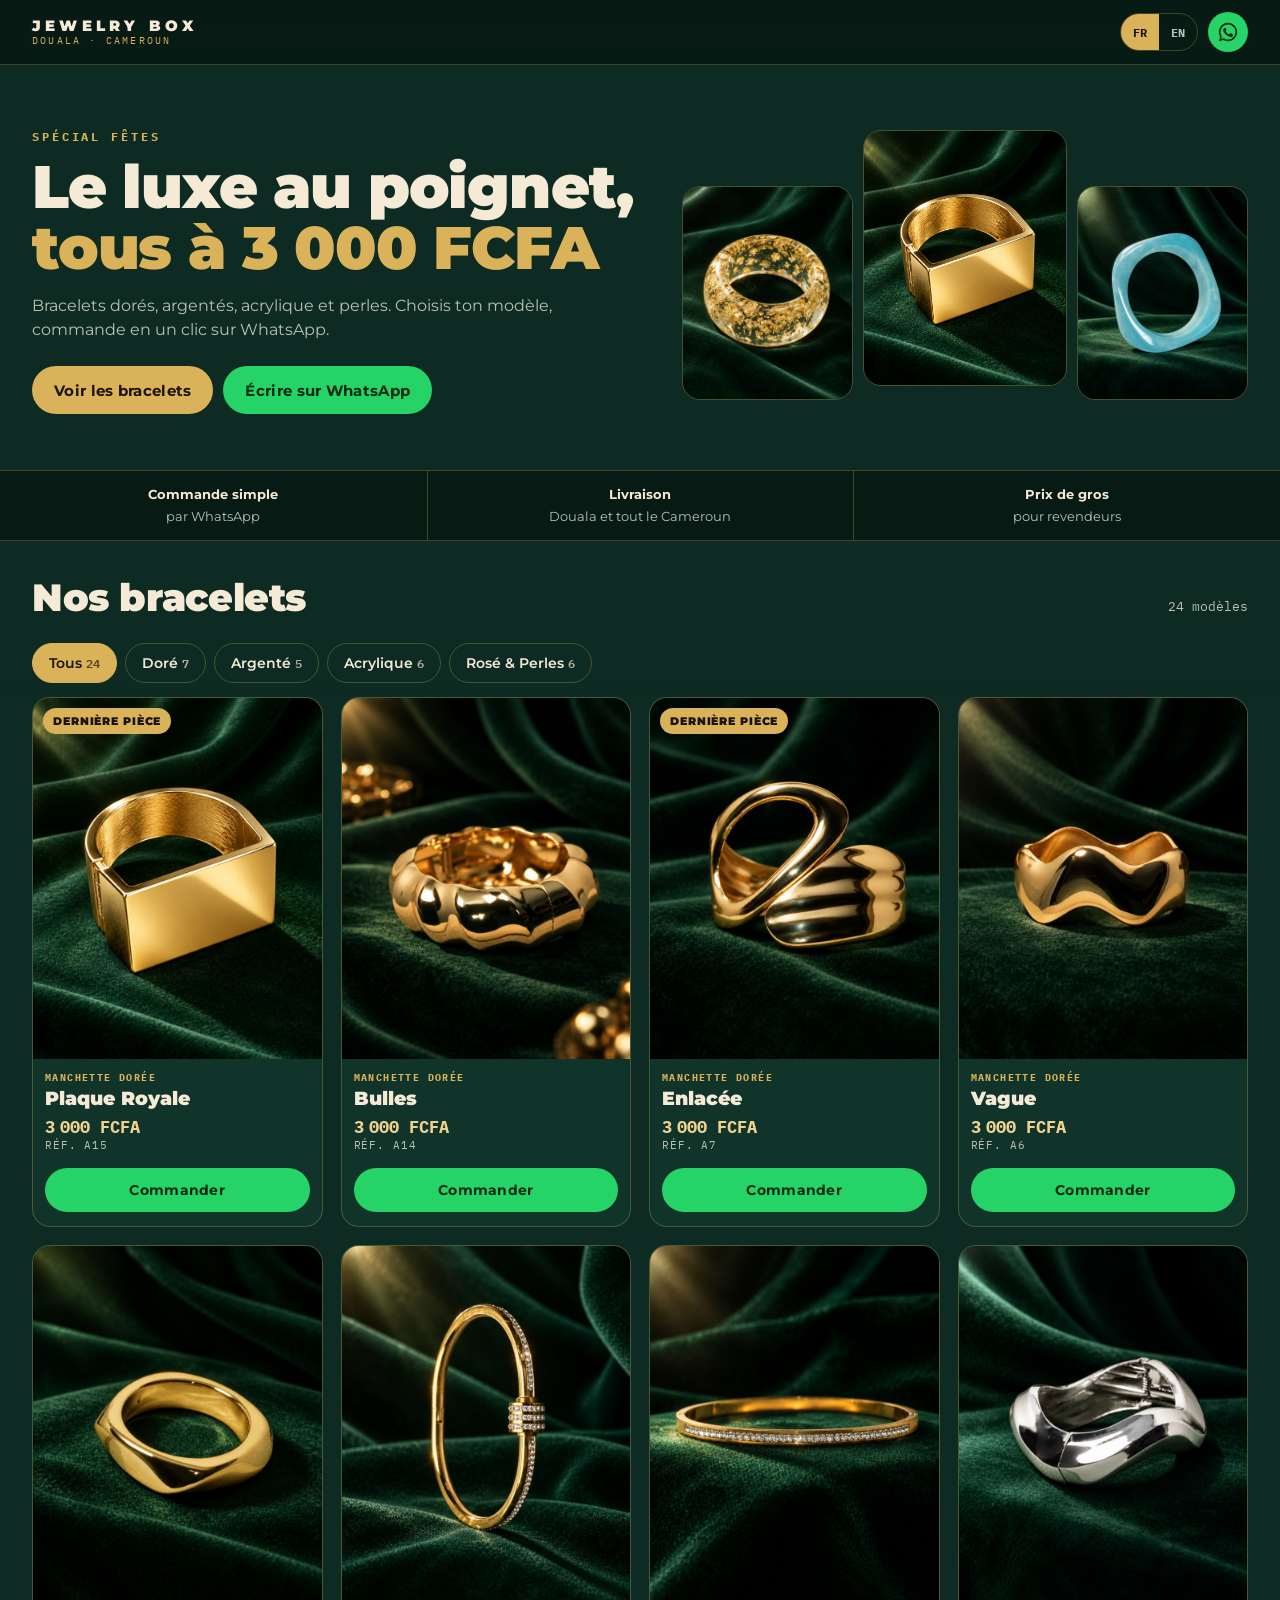
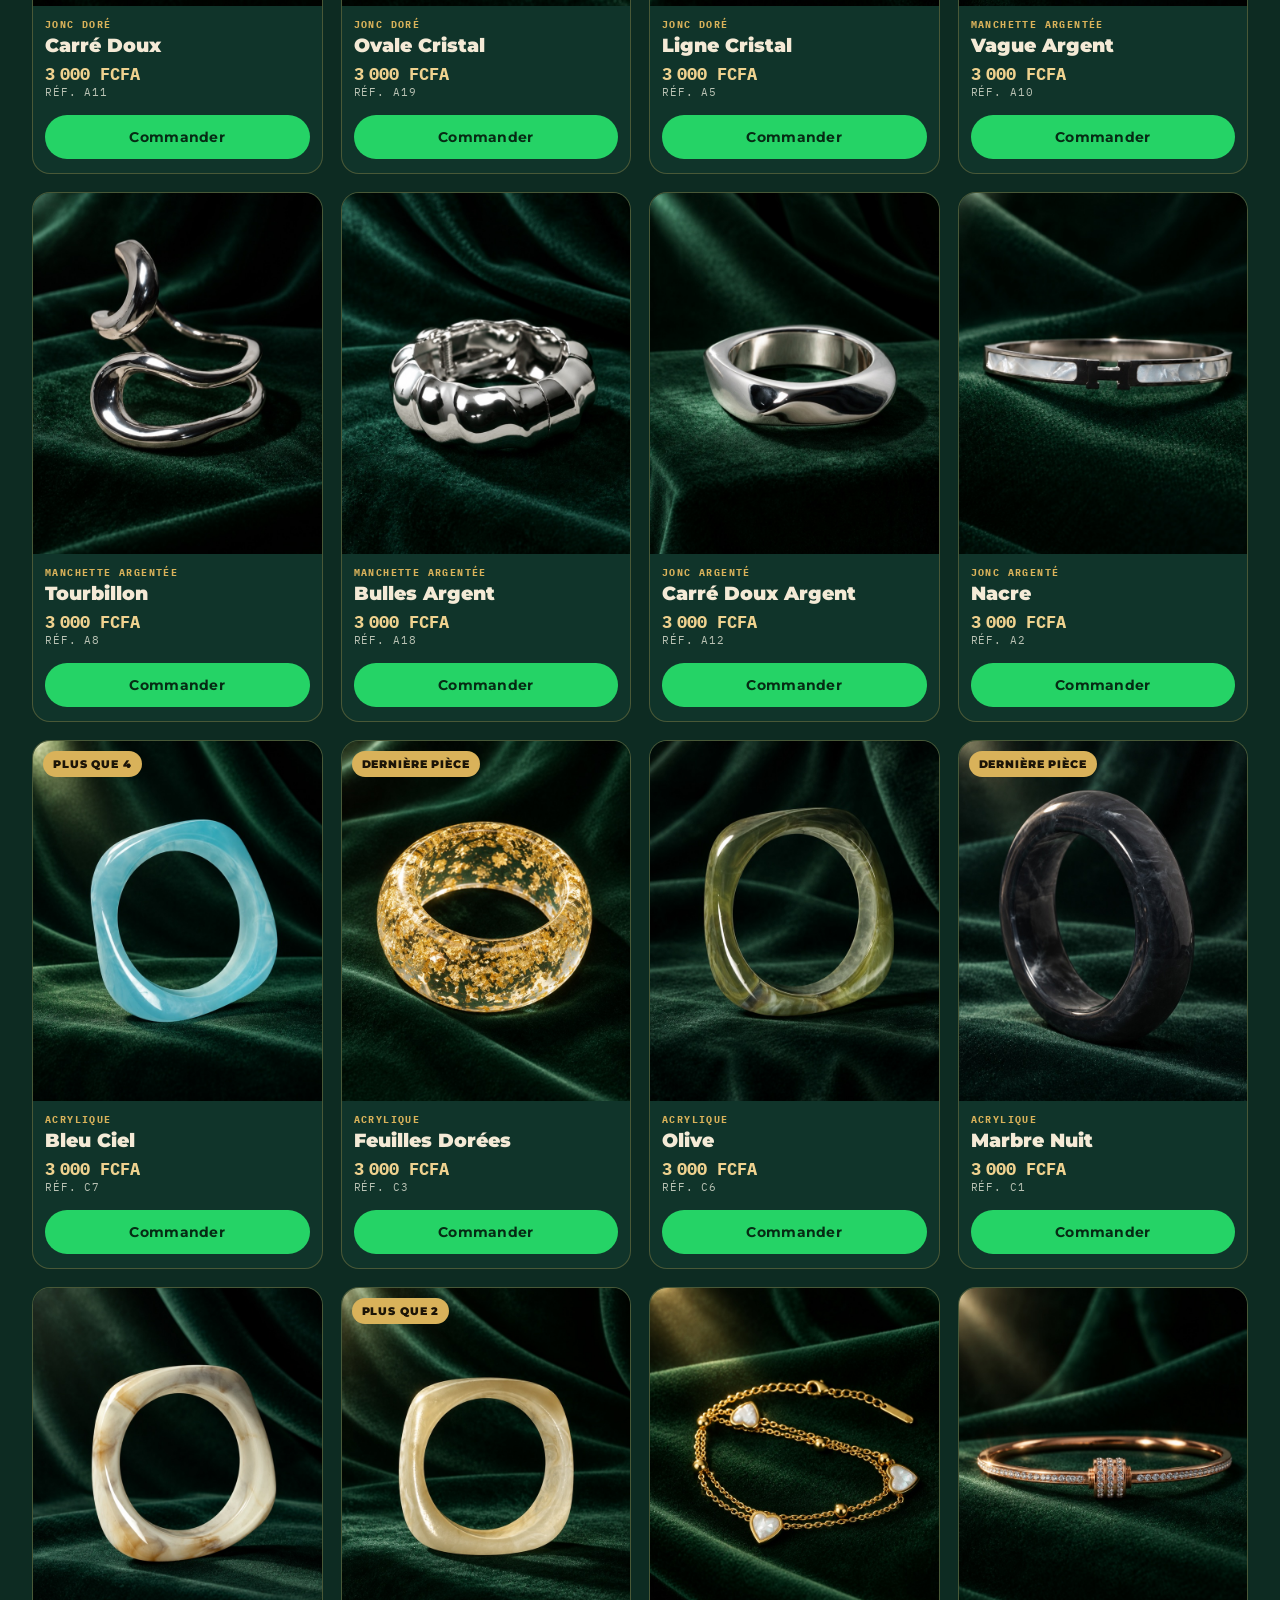
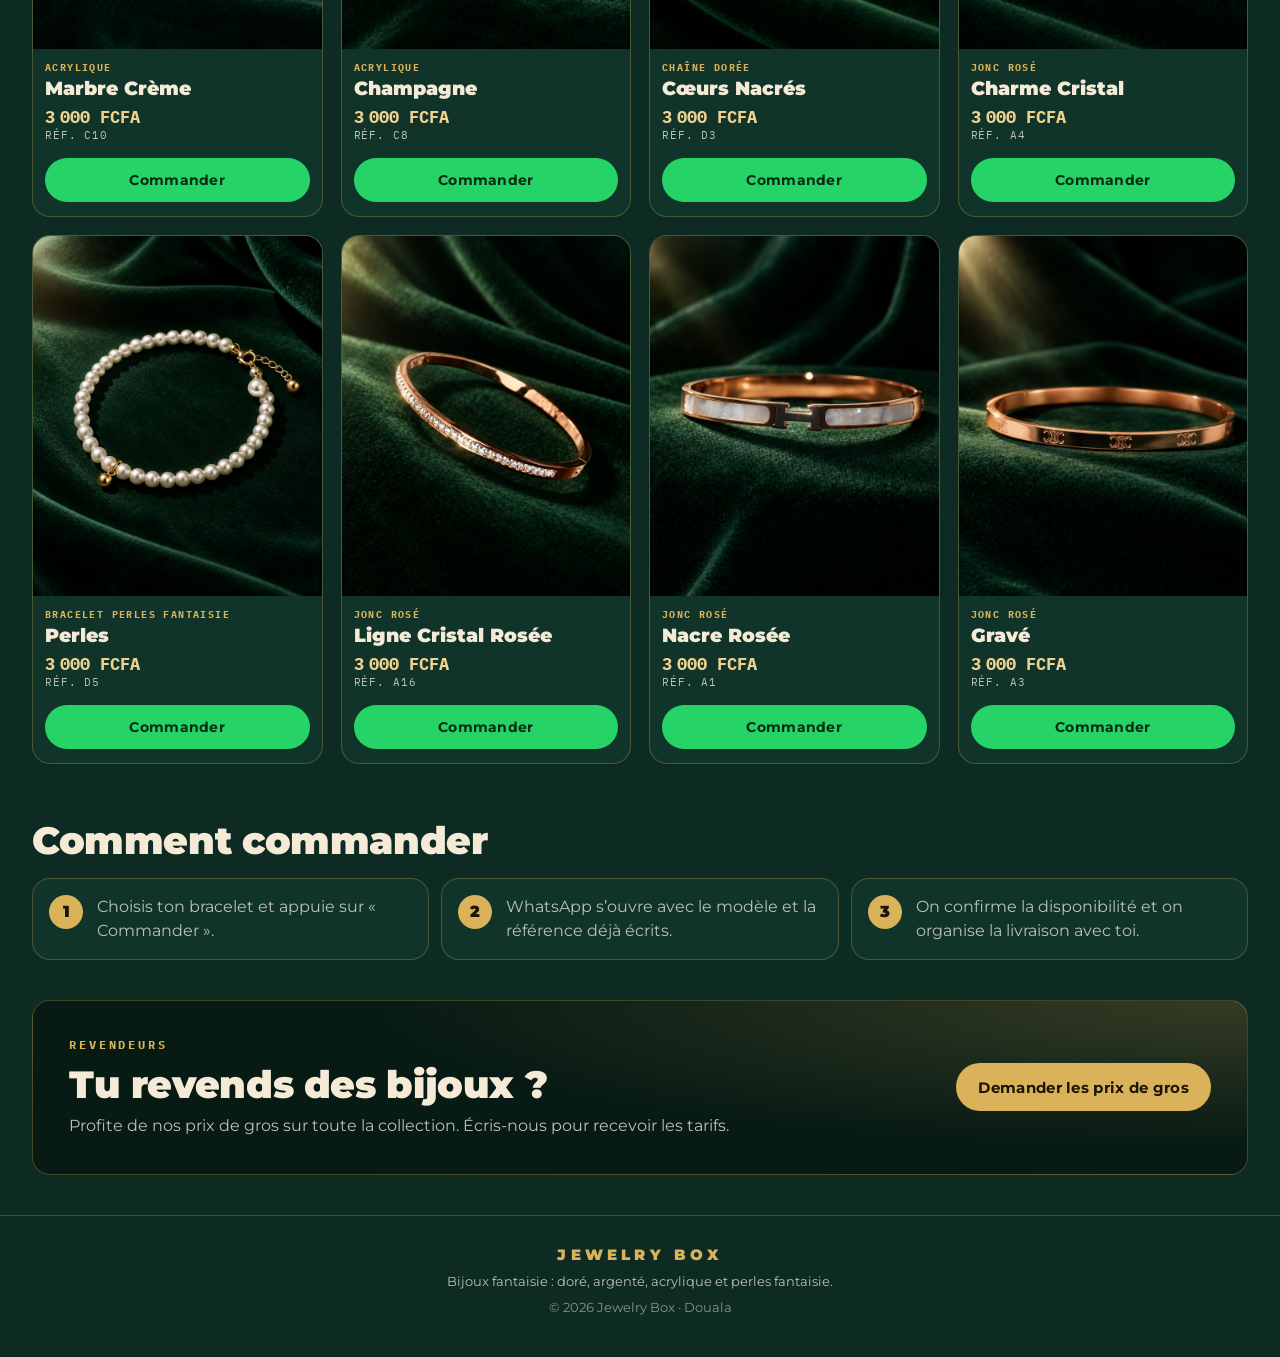
==== index.html @ 47d6e87d "Jewelry Box bracelet catalogue with WhatsApp ordering Co-Authored-By: Claude Opus 5.5 <noreply@anthr" ====
<!doctype html>
<html lang="fr">
  <head>
    <meta charset="UTF-8" />
    <meta name="viewport" content="width=device-width, initial-scale=1" />
    <title>Jewelry Box — Bracelets à Douala</title>
    <meta name="description" content="Bracelets dorés, argentés, acrylique et perles à 3 000 FCFA. Commande sur WhatsApp, livraison à Douala et partout au Cameroun." />
    <meta property="og:title" content="Jewelry Box — Bracelets à 3 000 FCFA" />
    <meta property="og:description" content="Commande sur WhatsApp. Livraison à Douala et partout au Cameroun." />
    <meta property="og:image" content="images/A15.jpg" />
    <meta name="theme-color" content="#0d2b22" />
    <link rel="preconnect" href="https://fonts.googleapis.com" />
    <link rel="preconnect" href="https://fonts.gstatic.com" crossorigin />
    <link href="https://fonts.googleapis.com/css2?family=IBM+Plex+Mono:wght@400;700&family=Montserrat:wght@400;600;900&display=swap" rel="stylesheet" />
    <link rel="stylesheet" href="styles.css" />
  </head>
  <body>
    <header class="topbar">
      <a class="brand" href="#top" aria-label="Jewelry Box">
        <span class="brand-name">JEWELRY BOX</span>
        <span class="brand-city" data-i18n="city">DOUALA · CAMEROUN</span>
      </a>
      <div class="topbar-actions">
        <div class="lang" role="group" aria-label="Langue / Language">
          <button type="button" data-lang="fr" aria-pressed="true">FR</button>
          <button type="button" data-lang="en" aria-pressed="false">EN</button>
        </div>
        <a class="icon-wa" id="top-wa" target="_blank" rel="noopener" aria-label="WhatsApp">
          <svg viewBox="0 0 24 24" aria-hidden="true"><path d="M12 2a10 10 0 0 0-8.6 15.1L2 22l5-1.3A10 10 0 1 0 12 2Zm0 18.2a8.2 8.2 0 0 1-4.2-1.2l-.3-.2-3 .8.8-2.9-.2-.3A8.2 8.2 0 1 1 12 20.2Zm4.5-6.1c-.2-.1-1.5-.7-1.7-.8-.2-.1-.4-.1-.6.1l-.8 1c-.1.2-.3.2-.5.1a6.7 6.7 0 0 1-3.3-2.9c-.3-.4.3-.4.7-1.4.1-.2 0-.3 0-.5l-.8-1.8c-.2-.5-.4-.4-.6-.4h-.5a1 1 0 0 0-.7.3 3 3 0 0 0-.9 2.2 5.2 5.2 0 0 0 1.1 2.7 11.9 11.9 0 0 0 4.6 4c1.7.7 2.4.8 3.2.7.5-.1 1.5-.6 1.8-1.2.2-.6.2-1.1.1-1.2l-.6-.3Z"/></svg>
        </a>
      </div>
    </header>

    <main id="top">
      <section class="hero">
        <div class="hero-glow" aria-hidden="true"></div>
        <div class="hero-text">
          <p class="eyebrow" data-i18n="heroEyebrow">SPÉCIAL FÊTES</p>
          <h1>
            <span data-i18n="heroLine1">Le luxe au poignet,</span>
            <span class="gold" data-i18n="heroLine2">tous à 3 000 FCFA</span>
          </h1>
          <p class="hero-sub" data-i18n="heroSub">Bracelets dorés, argentés, acrylique et perles. Choisis ton modèle, commande en un clic sur WhatsApp.</p>
          <div class="hero-ctas">
            <a class="btn btn-gold" href="#catalogue" data-i18n="heroCta">Voir les bracelets</a>
            <a class="btn btn-wa" id="hero-wa" target="_blank" rel="noopener" data-i18n="heroWa">Écrire sur WhatsApp</a>
          </div>
        </div>
        <div class="hero-shots" aria-hidden="true">
          <img src="images/C3.jpg" alt="" width="900" height="1125" />
          <img src="images/A15.jpg" alt="" width="900" height="1125" />
          <img src="images/C7.jpg" alt="" width="900" height="1125" />
        </div>
      </section>

      <ul class="perks">
        <li><b data-i18n="perk1a">Commande simple</b><span data-i18n="perk1b">par WhatsApp</span></li>
        <li><b data-i18n="perk2a">Livraison</b><span data-i18n="perk2b">Douala et tout le Cameroun</span></li>
        <li><b data-i18n="perk3a">Prix de gros</b><span data-i18n="perk3b">pour revendeurs</span></li>
      </ul>

      <section id="catalogue" class="catalogue">
        <div class="section-head">
          <h2 data-i18n="catTitle">Nos bracelets</h2>
          <p class="count" id="count"></p>
        </div>
        <div class="filters" role="tablist" id="filters"></div>
        <div class="grid" id="grid"></div>
      </section>

      <section class="how">
        <h2 data-i18n="howTitle">Comment commander</h2>
        <ol>
          <li><span class="step">1</span><p data-i18n="how1">Choisis ton bracelet et appuie sur « Commander ».</p></li>
          <li><span class="step">2</span><p data-i18n="how2">WhatsApp s’ouvre avec le modèle et la référence déjà écrits.</p></li>
          <li><span class="step">3</span><p data-i18n="how3">On confirme la disponibilité et on organise la livraison avec toi.</p></li>
        </ol>
      </section>

      <section class="wholesale">
        <div>
          <p class="eyebrow" data-i18n="wsEyebrow">REVENDEURS</p>
          <h2 data-i18n="wsTitle">Tu revends des bijoux ?</h2>
          <p data-i18n="wsText">Profite de nos prix de gros sur toute la collection. Écris-nous pour recevoir les tarifs.</p>
        </div>
        <a class="btn btn-gold" id="ws-wa" target="_blank" rel="noopener" data-i18n="wsCta">Demander les prix de gros</a>
      </section>
    </main>

    <footer class="footer">
      <p class="brand-name">JEWELRY BOX</p>
      <p data-i18n="footNote">Bijoux fantaisie : doré, argenté, acrylique et perles fantaisie.</p>
      <p class="muted">© <span id="year"></span> Jewelry Box · Douala</p>
    </footer>

    <dialog id="detail" aria-labelledby="d-name">
      <button type="button" class="close" id="d-close" aria-label="Fermer">×</button>
      <div class="detail-body">
        <img id="d-img" alt="" />
        <div class="detail-info">
          <span class="badge" id="d-badge" hidden></span>
          <p class="kind" id="d-kind"></p>
          <h3 id="d-name"></h3>
          <p class="price" id="d-price"></p>
          <p class="ref" id="d-ref"></p>
          <a class="btn btn-wa wide" id="d-wa" target="_blank" rel="noopener"></a>
          <button type="button" class="btn btn-ghost wide" id="d-copy"></button>
        </div>
      </div>
    </dialog>

    <script src="products.js"></script>
    <script src="app.js"></script>
  </body>
</html>
---- styles.css ----
:root {
  --bg: #0d2b22;
  --bg-deep: #071a14;
  --card: #10342a;
  --line: rgba(217, 178, 90, 0.28);
  --fg: #f4ead6;
  --muted: #b9c2b4;
  --gold: #d9b25a;
  --gold-soft: #efd28f;
  --gold-ink: #1c1407;
  --wa: #25d366;
  --wa-ink: #062b14;
  --radius: 18px;
  --gutter: 16px;
}

* { box-sizing: border-box; margin: 0; padding: 0; }
html { scroll-behavior: smooth; }
body {
  background: var(--bg);
  color: var(--fg);
  font-family: Montserrat, system-ui, sans-serif;
  font-size: 16px;
  line-height: 1.5;
  -webkit-font-smoothing: antialiased;
}
img { display: block; max-width: 100%; height: auto; }
a { color: inherit; }

/* ---------- top bar ---------- */
.topbar {
  position: sticky; top: 0; z-index: 20;
  display: flex; align-items: center; justify-content: space-between; gap: 12px;
  padding: 12px var(--gutter);
  background: rgba(7, 26, 20, 0.92);
  backdrop-filter: blur(10px);
  border-bottom: 1px solid var(--line);
}
.brand { text-decoration: none; display: flex; flex-direction: column; line-height: 1.2; }
.brand-name { font-weight: 900; letter-spacing: 0.28em; font-size: 15px; }
.brand-city { font-family: "IBM Plex Mono", monospace; font-size: 10px; letter-spacing: 0.22em; color: var(--gold); }
.topbar-actions { display: flex; align-items: center; gap: 10px; }
.lang { display: flex; border: 1px solid var(--line); border-radius: 999px; overflow: hidden; }
.lang button {
  background: transparent; color: var(--muted); border: 0; cursor: pointer;
  font: 700 12px "IBM Plex Mono", monospace; padding: 8px 12px; min-height: 36px;
}
.lang button[aria-pressed="true"] { background: var(--gold); color: var(--gold-ink); }
.icon-wa {
  display: grid; place-items: center; width: 40px; height: 40px; border-radius: 50%;
  background: var(--wa); color: var(--wa-ink);
}
.icon-wa svg { width: 22px; height: 22px; fill: currentColor; }

/* ---------- buttons ---------- */
.btn {
  display: inline-flex; align-items: center; justify-content: center; gap: 8px;
  min-height: 48px; padding: 12px 22px; border-radius: 999px; border: 0;
  font: 700 15px Montserrat, sans-serif; letter-spacing: 0.02em;
  text-decoration: none; cursor: pointer; transition: transform 0.15s ease, filter 0.15s ease;
}
.btn:active { transform: scale(0.98); }
.btn:hover { filter: brightness(1.06); }
.btn-gold { background: var(--gold); color: var(--gold-ink); }
.btn-wa { background: var(--wa); color: var(--wa-ink); }
.btn-ghost { background: transparent; color: var(--fg); border: 1px solid var(--line); }
.btn.wide { width: 100%; }

/* ---------- hero ---------- */
.hero {
  position: relative; overflow: hidden;
  padding: 40px var(--gutter) 32px;
  display: grid; gap: 28px;
}
.hero-glow {
  position: absolute; inset: -20% -40% auto auto; width: 520px; height: 520px; border-radius: 50%;
  background: radial-gradient(circle, rgba(217, 178, 90, 0.28), rgba(217, 178, 90, 0) 70%);
  pointer-events: none;
}
.hero-text { position: relative; }
.eyebrow { font: 700 12px "IBM Plex Mono", monospace; letter-spacing: 0.24em; color: var(--gold); margin-bottom: 12px; }
.hero h1 { font-weight: 900; font-size: clamp(34px, 9vw, 60px); line-height: 1.02; letter-spacing: -0.02em; }
.hero h1 span { display: block; }
.gold { color: var(--gold); }
.hero-sub { margin-top: 16px; color: var(--muted); max-width: 520px; font-size: 16px; }
.hero-ctas { display: flex; flex-wrap: wrap; gap: 10px; margin-top: 24px; }
.hero-shots { position: relative; display: grid; grid-template-columns: 1fr 1.2fr 1fr; gap: 10px; align-items: end; }
.hero-shots img { width: 100%; aspect-ratio: 4 / 5; object-fit: cover; border-radius: var(--radius); border: 1px solid var(--line); }
.hero-shots img:nth-child(2) { transform: translateY(-14px); }

/* ---------- perks ---------- */
.perks {
  list-style: none; display: grid; grid-template-columns: repeat(3, 1fr);
  border-top: 1px solid var(--line); border-bottom: 1px solid var(--line);
  background: var(--bg-deep);
}
.perks li { padding: 14px 8px; text-align: center; display: flex; flex-direction: column; gap: 2px; font-size: 12px; color: var(--muted); }
.perks li + li { border-left: 1px solid var(--line); }
.perks b { color: var(--fg); font-size: 13px; }

/* ---------- catalogue ---------- */
.catalogue { padding: 36px var(--gutter) 24px; scroll-margin-top: 64px; }
.section-head { display: flex; align-items: baseline; justify-content: space-between; gap: 12px; margin-bottom: 14px; }
h2 { font-weight: 900; font-size: clamp(26px, 6vw, 38px); letter-spacing: -0.01em; line-height: 1.1; }
.count { font: 400 13px "IBM Plex Mono", monospace; color: var(--muted); white-space: nowrap; }
.filters {
  position: sticky; top: 65px; z-index: 10;
  display: flex; gap: 8px; overflow-x: auto; padding: 10px 0 14px;
  margin: 0 calc(-1 * var(--gutter)); padding-left: var(--gutter); padding-right: var(--gutter);
  background: linear-gradient(var(--bg) 80%, rgba(13, 43, 34, 0));
  scrollbar-width: none;
}
.filters::-webkit-scrollbar { display: none; }
.chip {
  flex: none; min-height: 40px; padding: 8px 16px; border-radius: 999px;
  border: 1px solid var(--line); background: transparent; color: var(--fg);
  font: 600 14px Montserrat, sans-serif; cursor: pointer; white-space: nowrap;
}
.chip[aria-selected="true"] { background: var(--gold); border-color: var(--gold); color: var(--gold-ink); }
.chip small { font-family: "IBM Plex Mono", monospace; opacity: 0.7; margin-left: 4px; }

.grid { display: grid; grid-template-columns: repeat(2, minmax(0, 1fr)); gap: 12px; }
.card {
  background: var(--card); border: 1px solid var(--line); border-radius: var(--radius);
  overflow: hidden; display: flex; flex-direction: column;
}
.card-media { position: relative; display: block; border: 0; padding: 0; background: none; cursor: pointer; }
.card-media img { width: 100%; aspect-ratio: 4 / 5; object-fit: cover; }
.badge {
  position: absolute; top: 10px; left: 10px;
  background: var(--gold); color: var(--gold-ink);
  font: 900 11px Montserrat, sans-serif; letter-spacing: 0.08em; text-transform: uppercase;
  padding: 6px 10px; border-radius: 999px;
}
.card-body { padding: 12px 12px 14px; display: flex; flex-direction: column; gap: 4px; flex: 1; }
.kind { font: 700 10px "IBM Plex Mono", monospace; letter-spacing: 0.14em; text-transform: uppercase; color: var(--gold); }
.card h3 { font-weight: 900; font-size: 17px; line-height: 1.15; }
.price-row { display: flex; flex-direction: column; align-items: flex-start; gap: 0; margin-top: 2px; }
.price { font: 700 17px "IBM Plex Mono", monospace; color: var(--gold-soft); white-space: nowrap; }
.ref { font: 400 11px "IBM Plex Mono", monospace; color: var(--muted); letter-spacing: 0.08em; }
.card .btn { margin-top: auto; min-height: 44px; padding: 10px 12px; font-size: 14px; }
.card-body .spacer { flex: 1; min-height: 8px; }
.empty { grid-column: 1 / -1; text-align: center; color: var(--muted); padding: 40px 0; }

/* ---------- how ---------- */
.how { padding: 32px var(--gutter); }
.how ol { list-style: none; display: grid; gap: 12px; margin-top: 16px; }
.how li { display: flex; gap: 14px; align-items: flex-start; background: var(--card); border: 1px solid var(--line); border-radius: var(--radius); padding: 16px; }
.step { flex: none; display: grid; place-items: center; width: 34px; height: 34px; border-radius: 50%; background: var(--gold); color: var(--gold-ink); font-weight: 900; }
.how p { color: var(--muted); }

/* ---------- wholesale ---------- */
.wholesale {
  margin: 8px var(--gutter) 40px; padding: 24px; border-radius: var(--radius);
  background: radial-gradient(120% 140% at 100% 0%, rgba(217, 178, 90, 0.22), rgba(217, 178, 90, 0) 60%), var(--bg-deep);
  border: 1px solid var(--line);
  display: grid; gap: 18px;
}
.wholesale p:not(.eyebrow) { color: var(--muted); margin-top: 8px; }

/* ---------- footer ---------- */
.footer { padding: 28px var(--gutter) 40px; border-top: 1px solid var(--line); text-align: center; display: grid; gap: 6px; font-size: 13px; color: var(--muted); }
.footer .brand-name { color: var(--gold); }
.muted { opacity: 0.7; }

/* ---------- detail dialog ---------- */
dialog {
  border: 1px solid var(--line); border-radius: 22px; padding: 0;
  background: var(--card); color: var(--fg);
  width: min(920px, calc(100% - 24px)); max-height: calc(100% - 24px);
}
dialog::backdrop { background: rgba(4, 14, 11, 0.78); }
.close {
  position: absolute; top: 10px; right: 10px; z-index: 2;
  width: 40px; height: 40px; border-radius: 50%; border: 0;
  background: rgba(7, 26, 20, 0.8); color: var(--fg); font-size: 24px; cursor: pointer;
}
.detail-body { display: grid; }
.detail-body img { width: 100%; aspect-ratio: 4 / 5; object-fit: cover; }
.detail-info { position: relative; padding: 18px 18px 22px; display: flex; flex-direction: column; gap: 8px; }
.detail-info .badge { position: static; align-self: flex-start; }
.detail-info h3 { font-weight: 900; font-size: 28px; line-height: 1.1; }
.detail-info .price { font-size: 26px; }
.detail-info .btn { margin-top: 6px; }

/* ---------- larger screens ---------- */
@media (min-width: 720px) {
  :root { --gutter: 32px; }
  .hero { grid-template-columns: 1.1fr 1fr; align-items: center; padding-top: 64px; padding-bottom: 56px; }
  .grid { grid-template-columns: repeat(3, minmax(0, 1fr)); gap: 18px; }
  .card h3 { font-size: 19px; }
  .how ol { grid-template-columns: repeat(3, 1fr); }
  .wholesale { grid-template-columns: 1.4fr auto; align-items: center; padding: 36px; }
  .detail-body { grid-template-columns: 1fr 1fr; }
  .detail-body img { height: 100%; }
  .detail-info { padding: 36px 28px; justify-content: center; }
  .perks li { font-size: 13px; }
}
@media (min-width: 1100px) {
  .grid { grid-template-columns: repeat(4, minmax(0, 1fr)); }
  main, .footer { max-width: 1280px; margin-left: auto; margin-right: auto; }
  .topbar { padding-left: max(var(--gutter), calc((100% - 1280px) / 2 + var(--gutter))); padding-right: max(var(--gutter), calc((100% - 1280px) / 2 + var(--gutter))); }
}
@media (prefers-reduced-motion: reduce) {
  html { scroll-behavior: auto; }
  .btn { transition: none; }
}
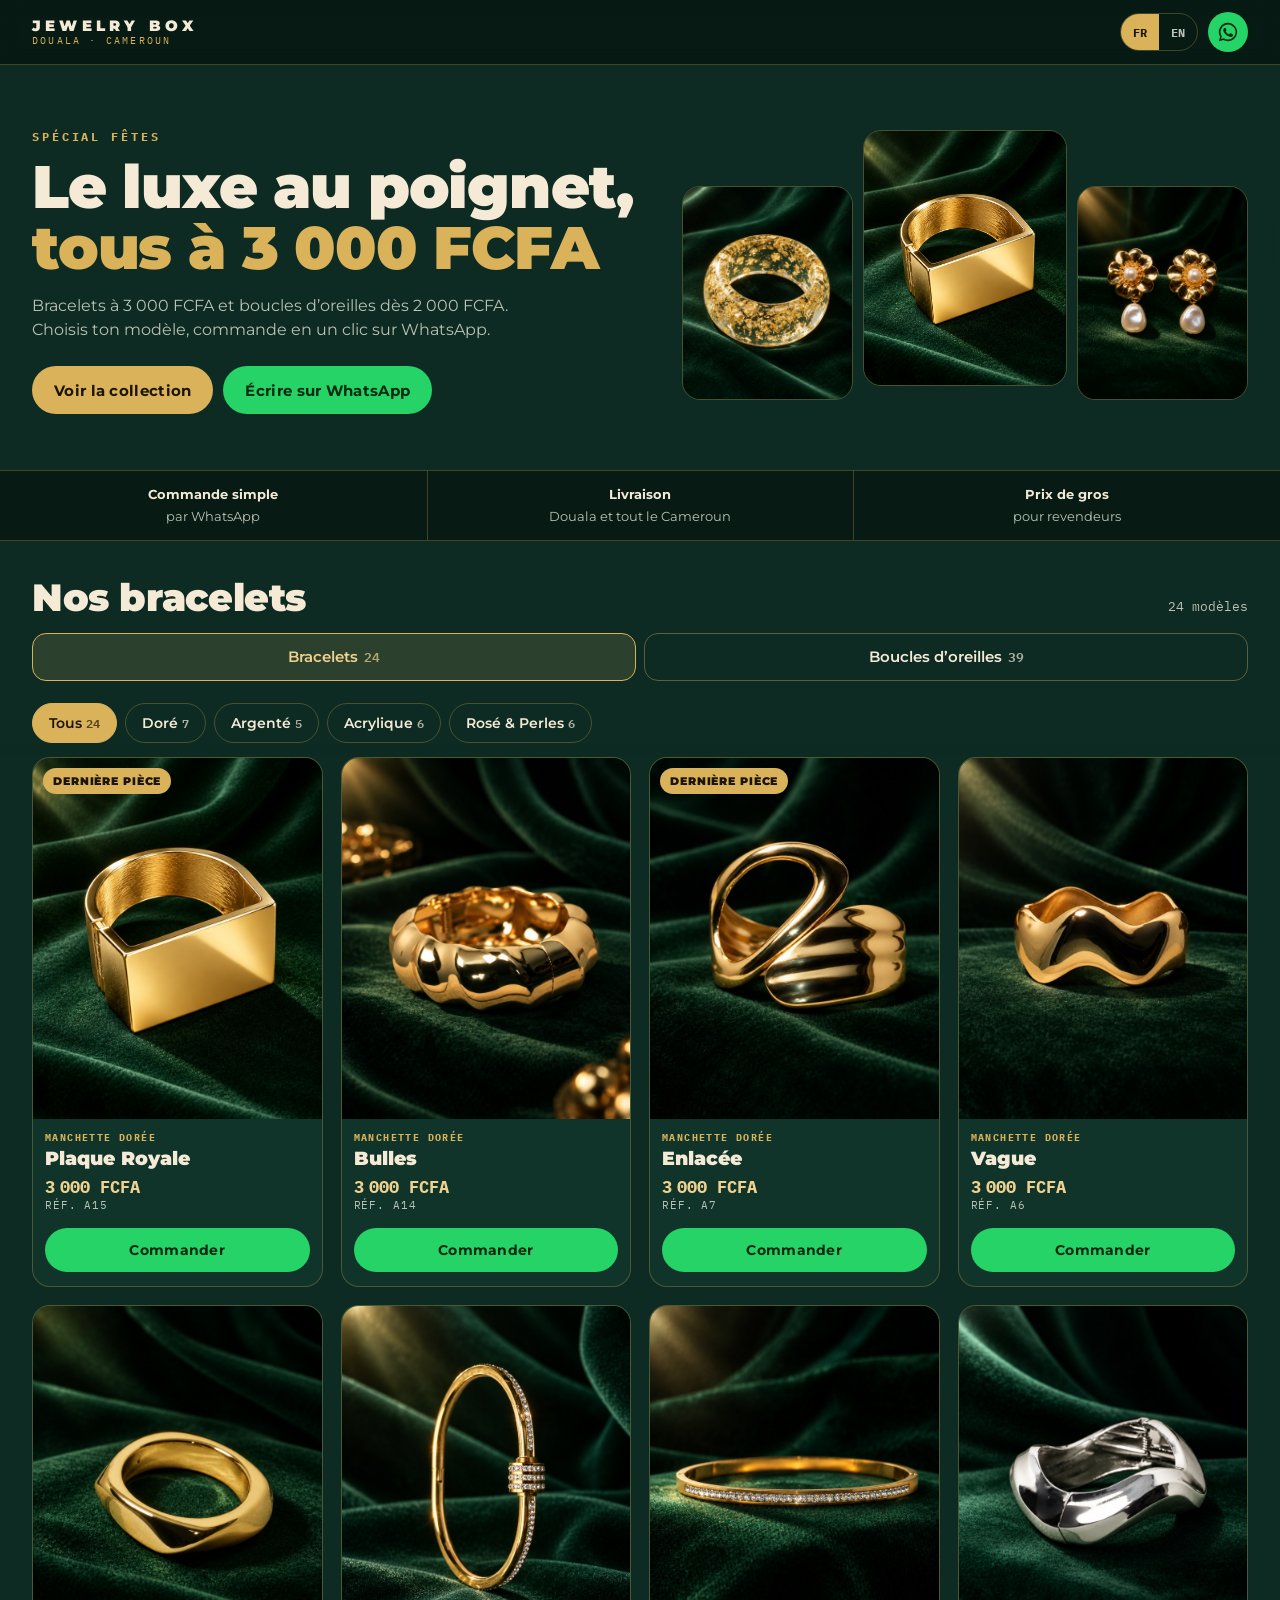
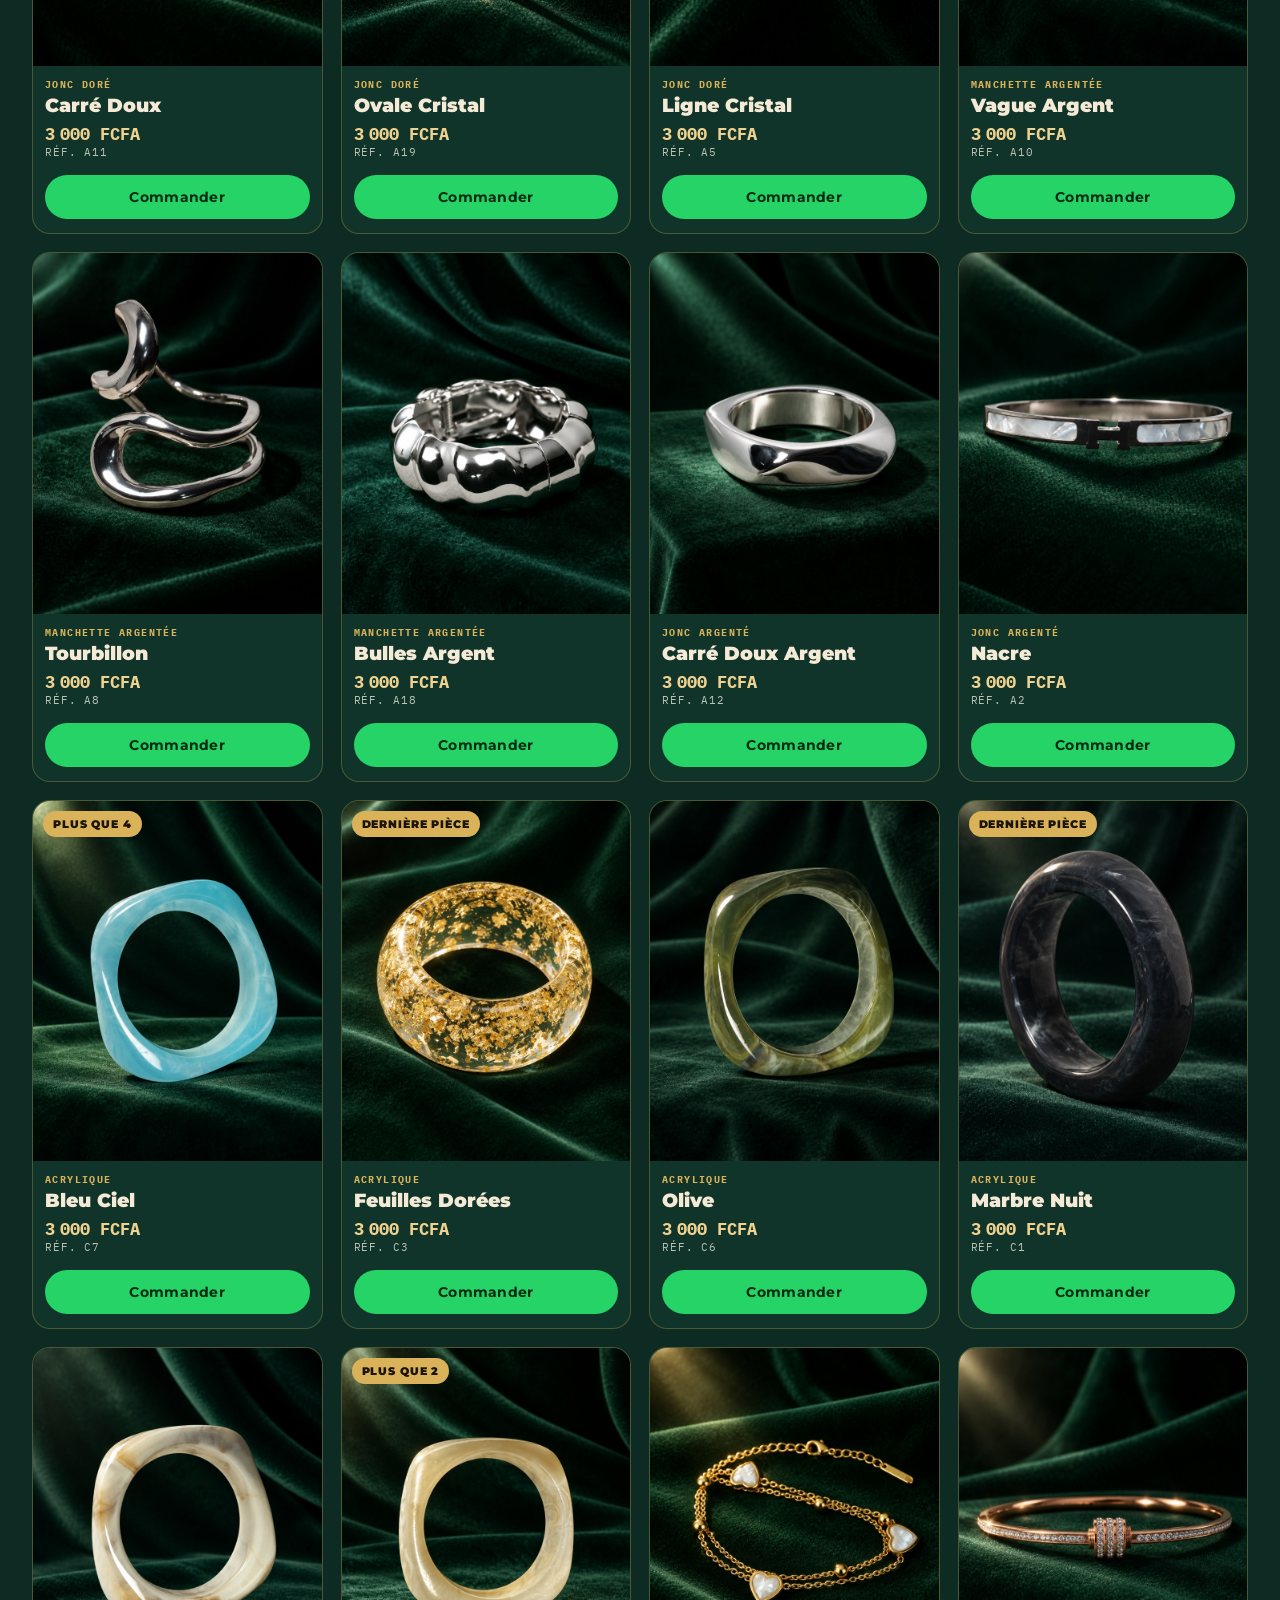
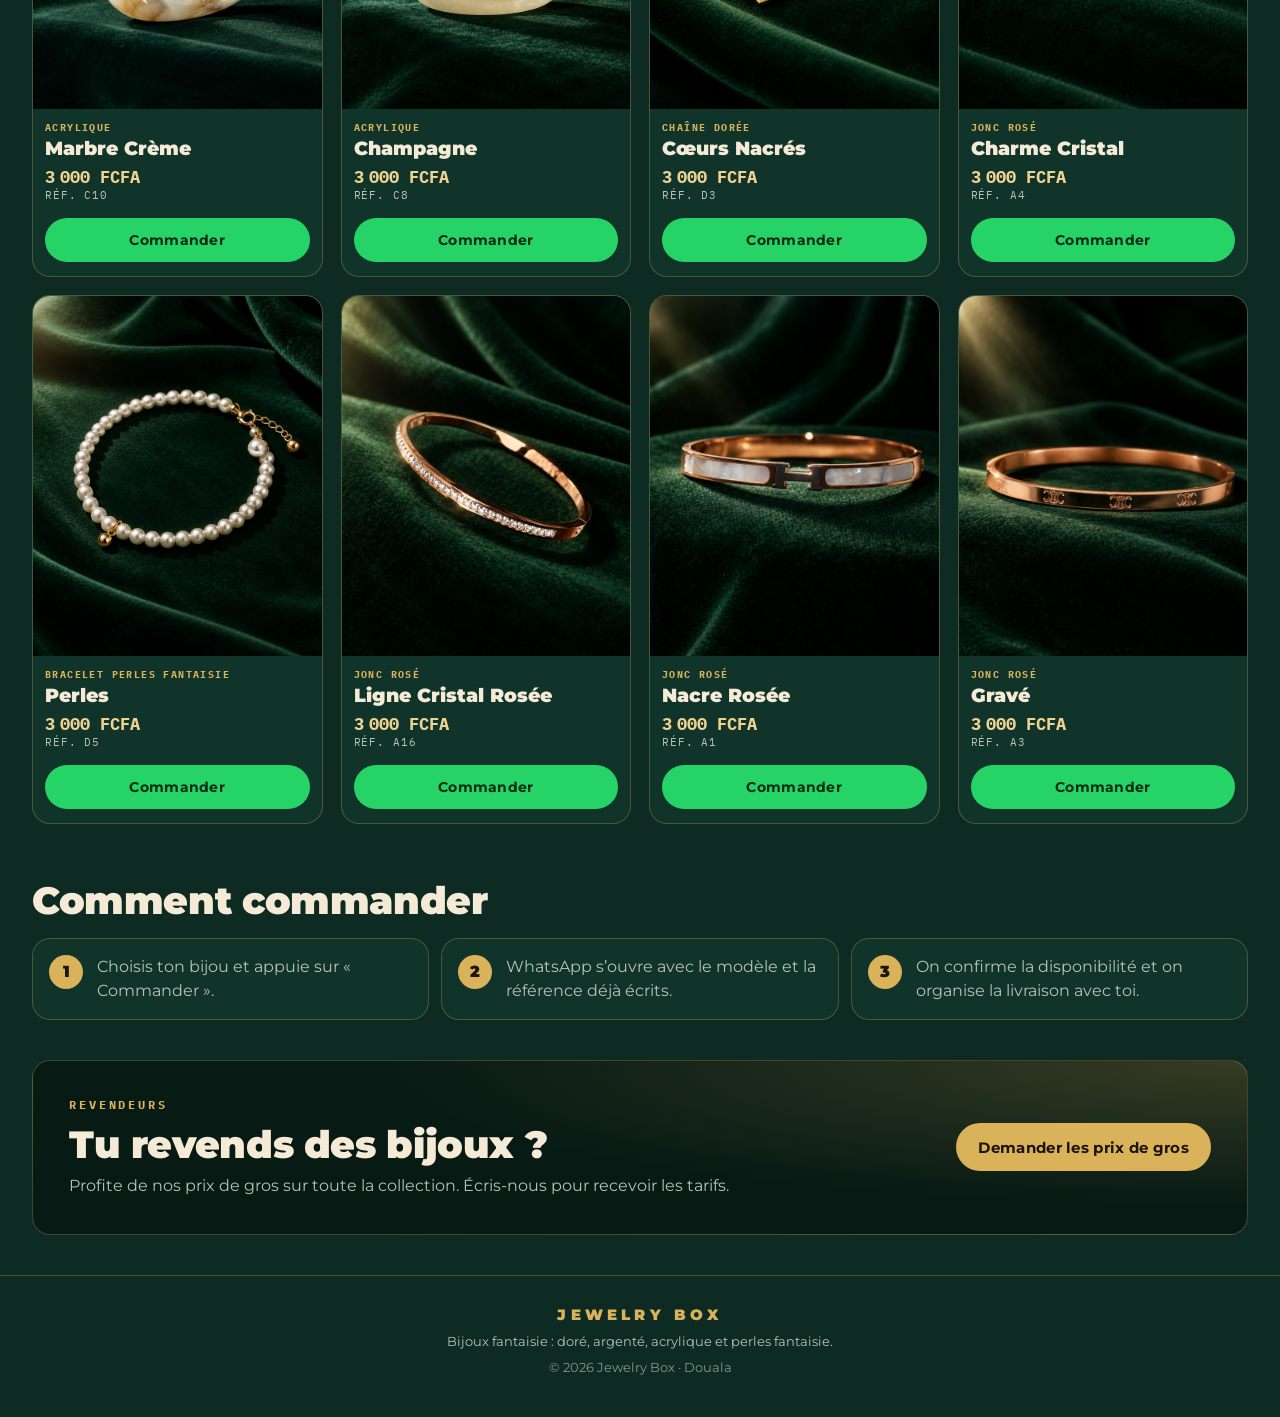
==== commit 5836692c: "Add 39 earrings with Bracelets/Earrings switch and price-on-request Co-Authored-By: Claude Opus 5.5 " ====
--- a/index.html
+++ b/index.html
@@ -3,9 +3,9 @@
   <head>
     <meta charset="UTF-8" />
     <meta name="viewport" content="width=device-width, initial-scale=1" />
-    <title>Jewelry Box — Bracelets à Douala</title>
-    <meta name="description" content="Bracelets dorés, argentés, acrylique et perles à 3 000 FCFA. Commande sur WhatsApp, livraison à Douala et partout au Cameroun." />
-    <meta property="og:title" content="Jewelry Box — Bracelets à 3 000 FCFA" />
+    <title>Jewelry Box — Bracelets et boucles d’oreilles à Douala</title>
+    <meta name="description" content="Bracelets à 3 000 FCFA et boucles d’oreilles dès 2 000 FCFA. Commande sur WhatsApp, livraison à Douala et partout au Cameroun." />
+    <meta property="og:title" content="Jewelry Box — Bracelets et boucles d’oreilles" />
     <meta property="og:description" content="Commande sur WhatsApp. Livraison à Douala et partout au Cameroun." />
     <meta property="og:image" content="images/A15.jpg" />
     <meta name="theme-color" content="#0d2b22" />
@@ -40,16 +40,16 @@
             <span data-i18n="heroLine1">Le luxe au poignet,</span>
             <span class="gold" data-i18n="heroLine2">tous à 3 000 FCFA</span>
           </h1>
-          <p class="hero-sub" data-i18n="heroSub">Bracelets dorés, argentés, acrylique et perles. Choisis ton modèle, commande en un clic sur WhatsApp.</p>
+          <p class="hero-sub" data-i18n="heroSub">Bracelets à 3 000 FCFA et boucles d’oreilles dès 2 000 FCFA. Choisis ton modèle, commande en un clic sur WhatsApp.</p>
           <div class="hero-ctas">
-            <a class="btn btn-gold" href="#catalogue" data-i18n="heroCta">Voir les bracelets</a>
+            <a class="btn btn-gold" href="#catalogue" data-i18n="heroCta">Voir la collection</a>
             <a class="btn btn-wa" id="hero-wa" target="_blank" rel="noopener" data-i18n="heroWa">Écrire sur WhatsApp</a>
           </div>
         </div>
         <div class="hero-shots" aria-hidden="true">
           <img src="images/C3.jpg" alt="" width="900" height="1125" />
           <img src="images/A15.jpg" alt="" width="900" height="1125" />
-          <img src="images/C7.jpg" alt="" width="900" height="1125" />
+          <img src="images/E13.jpg" alt="" width="900" height="1125" />
         </div>
       </section>
 
@@ -61,9 +61,10 @@
 
       <section id="catalogue" class="catalogue">
         <div class="section-head">
-          <h2 data-i18n="catTitle">Nos bracelets</h2>
+          <h2 id="cat-title">Nos bracelets</h2>
           <p class="count" id="count"></p>
         </div>
+        <div class="types" role="tablist" id="types"></div>
         <div class="filters" role="tablist" id="filters"></div>
         <div class="grid" id="grid"></div>
       </section>
@@ -71,7 +72,7 @@
       <section class="how">
         <h2 data-i18n="howTitle">Comment commander</h2>
         <ol>
-          <li><span class="step">1</span><p data-i18n="how1">Choisis ton bracelet et appuie sur « Commander ».</p></li>
+          <li><span class="step">1</span><p data-i18n="how1">Choisis ton bijou et appuie sur « Commander ».</p></li>
           <li><span class="step">2</span><p data-i18n="how2">WhatsApp s’ouvre avec le modèle et la référence déjà écrits.</p></li>
           <li><span class="step">3</span><p data-i18n="how3">On confirme la disponibilité et on organise la livraison avec toi.</p></li>
         </ol>
--- a/styles.css
+++ b/styles.css
@@ -103,6 +103,13 @@
 .section-head { display: flex; align-items: baseline; justify-content: space-between; gap: 12px; margin-bottom: 14px; }
 h2 { font-weight: 900; font-size: clamp(26px, 6vw, 38px); letter-spacing: -0.01em; line-height: 1.1; }
 .count { font: 400 13px "IBM Plex Mono", monospace; color: var(--muted); white-space: nowrap; }
+.types { display: flex; gap: 8px; margin: 0 0 12px; }
+.type-tab {
+  flex: 1; min-height: 48px; border-radius: 14px; border: 1px solid rgba(232,195,116,0.35);
+  background: transparent; color: inherit; font: 600 15px Montserrat, sans-serif; cursor: pointer;
+}
+.type-tab[aria-selected="true"] { background: rgba(232,195,116,0.14); border-color: var(--gold); color: var(--gold-soft); }
+.type-tab small { font-family: "IBM Plex Mono", monospace; opacity: 0.7; margin-left: 6px; }
 .filters {
   position: sticky; top: 65px; z-index: 10;
   display: flex; gap: 8px; overflow-x: auto; padding: 10px 0 14px;
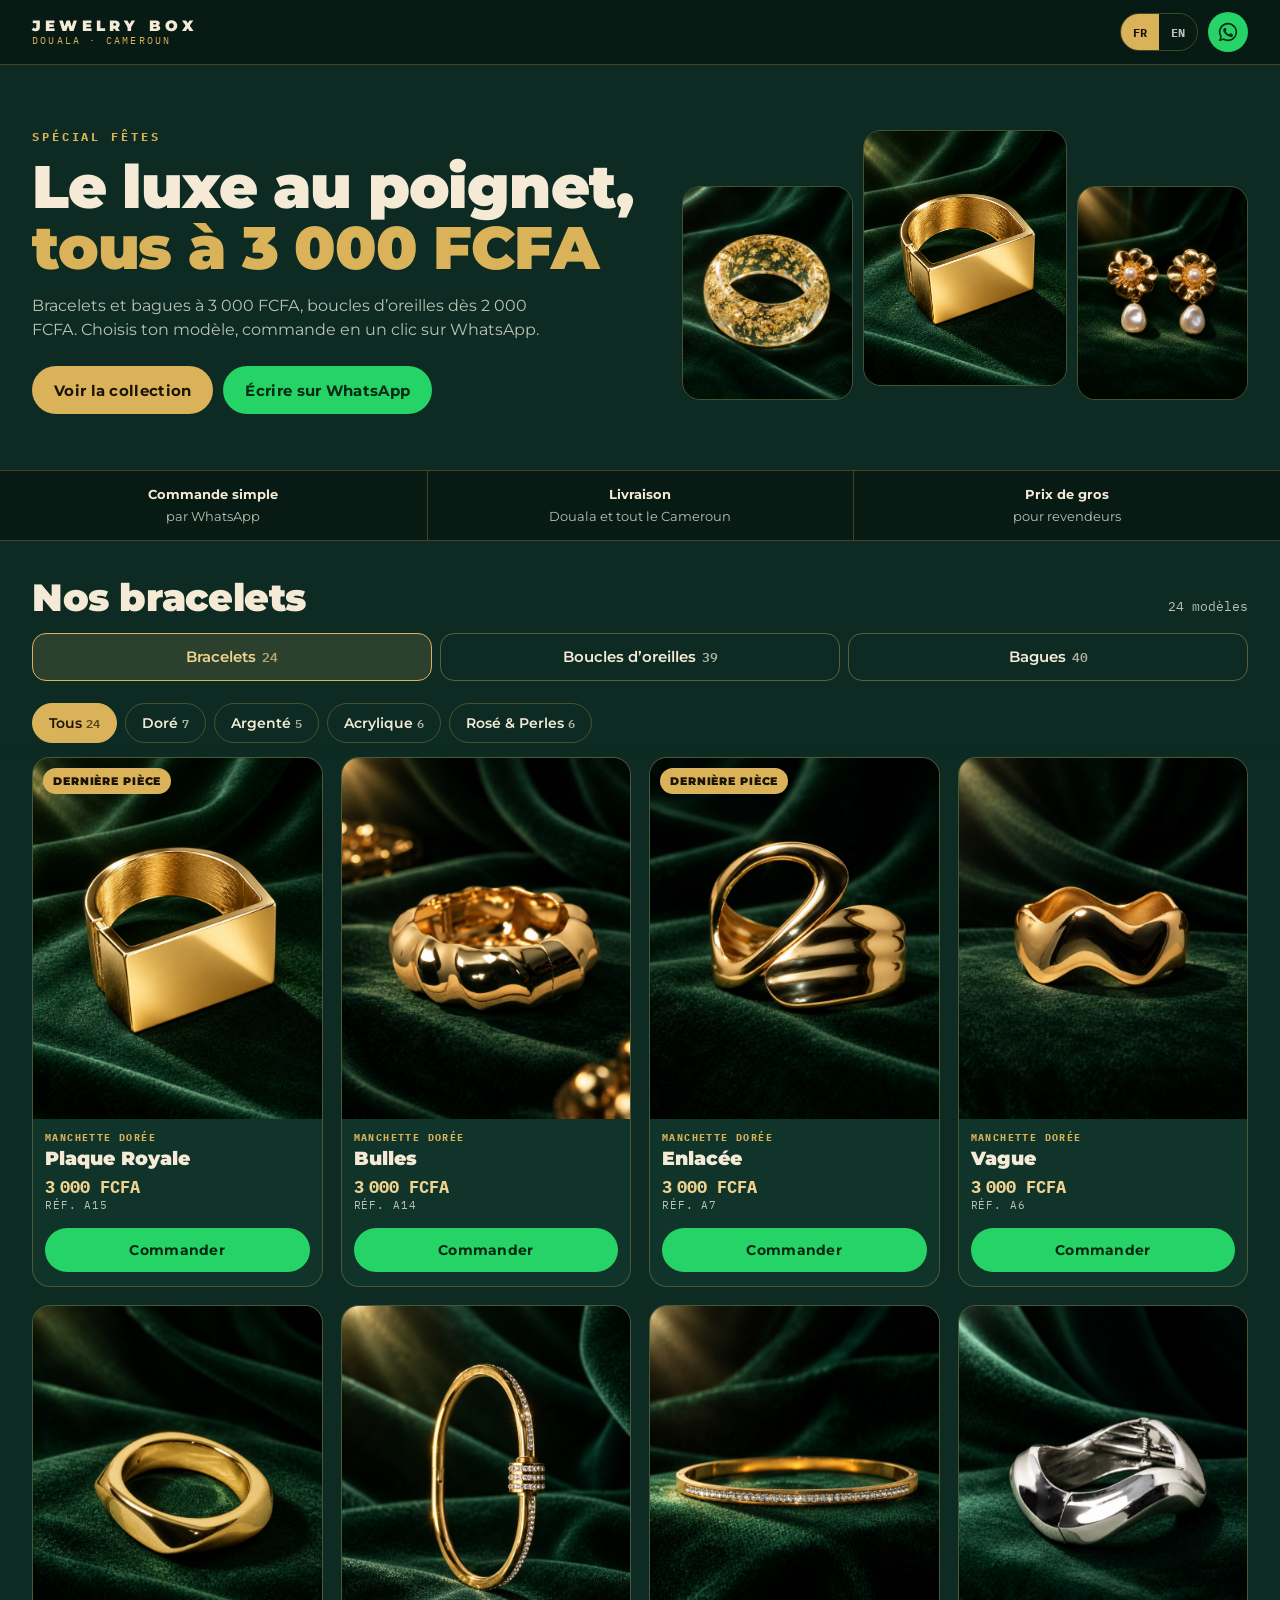
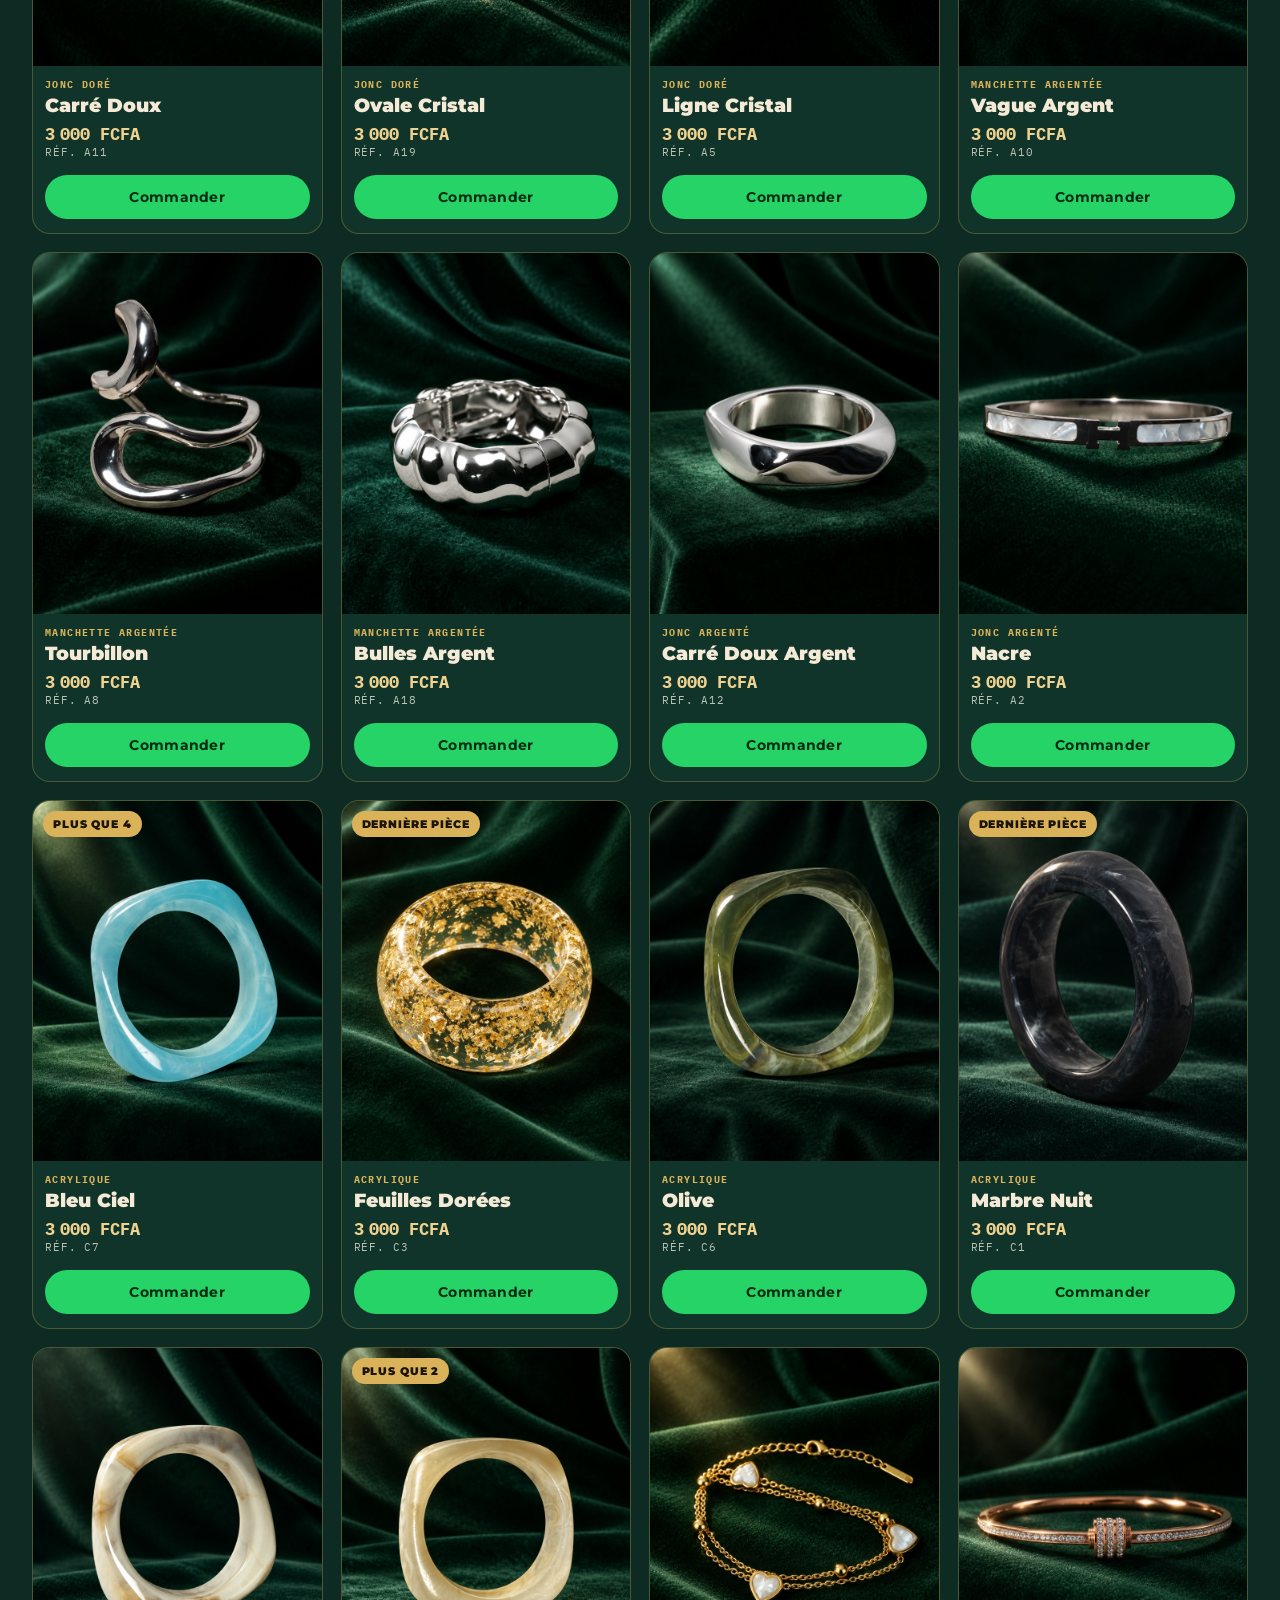
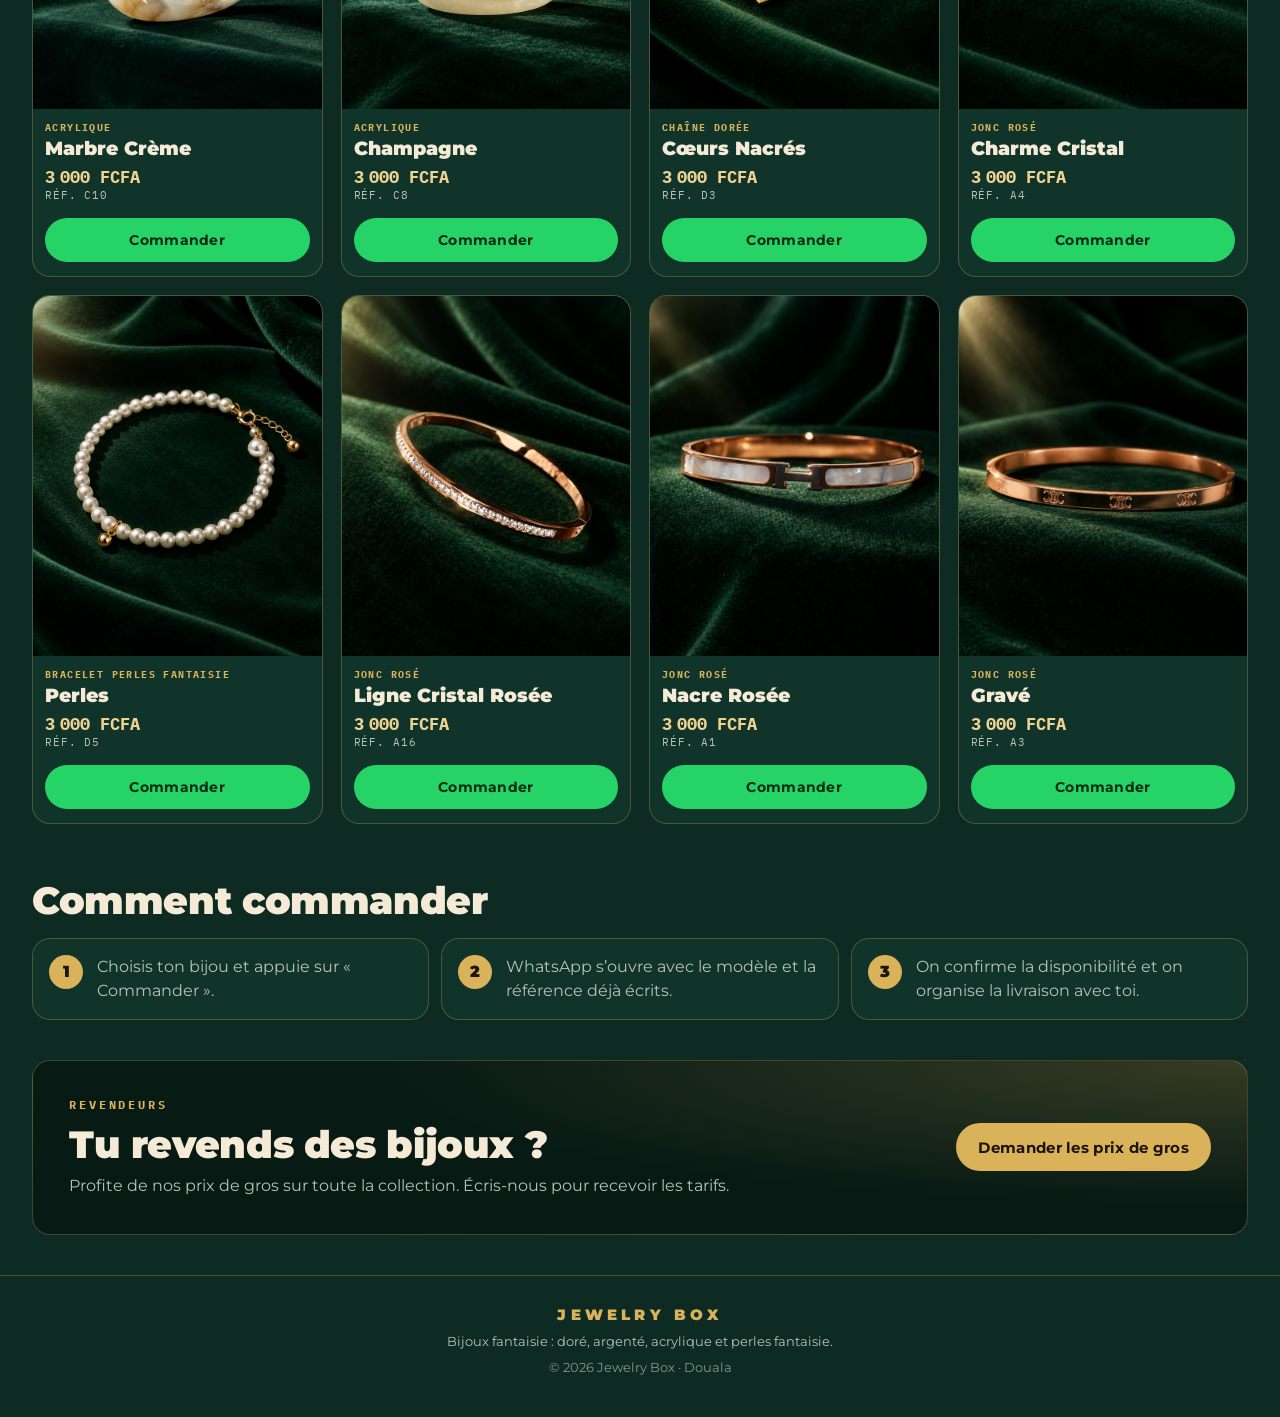
==== commit 3dc11e07: "Add 40 rings at 3 000 FCFA with a Rings tab Co-Authored-By: Claude Opus 5.5 <noreply@anthropic.com>" ====
--- a/index.html
+++ b/index.html
@@ -3,8 +3,8 @@
   <head>
     <meta charset="UTF-8" />
     <meta name="viewport" content="width=device-width, initial-scale=1" />
-    <title>Jewelry Box — Bracelets et boucles d’oreilles à Douala</title>
-    <meta name="description" content="Bracelets à 3 000 FCFA et boucles d’oreilles dès 2 000 FCFA. Commande sur WhatsApp, livraison à Douala et partout au Cameroun." />
+    <title>Jewelry Box — Bracelets, bagues et boucles d’oreilles à Douala</title>
+    <meta name="description" content="Bracelets et bagues à 3 000 FCFA, boucles d’oreilles dès 2 000 FCFA. Commande sur WhatsApp, livraison à Douala et partout au Cameroun." />
     <meta property="og:title" content="Jewelry Box — Bracelets et boucles d’oreilles" />
     <meta property="og:description" content="Commande sur WhatsApp. Livraison à Douala et partout au Cameroun." />
     <meta property="og:image" content="images/A15.jpg" />
@@ -40,7 +40,7 @@
             <span data-i18n="heroLine1">Le luxe au poignet,</span>
             <span class="gold" data-i18n="heroLine2">tous à 3 000 FCFA</span>
           </h1>
-          <p class="hero-sub" data-i18n="heroSub">Bracelets à 3 000 FCFA et boucles d’oreilles dès 2 000 FCFA. Choisis ton modèle, commande en un clic sur WhatsApp.</p>
+          <p class="hero-sub" data-i18n="heroSub">Bracelets et bagues à 3 000 FCFA, boucles d’oreilles dès 2 000 FCFA. Choisis ton modèle, commande en un clic sur WhatsApp.</p>
           <div class="hero-ctas">
             <a class="btn btn-gold" href="#catalogue" data-i18n="heroCta">Voir la collection</a>
             <a class="btn btn-wa" id="hero-wa" target="_blank" rel="noopener" data-i18n="heroWa">Écrire sur WhatsApp</a>
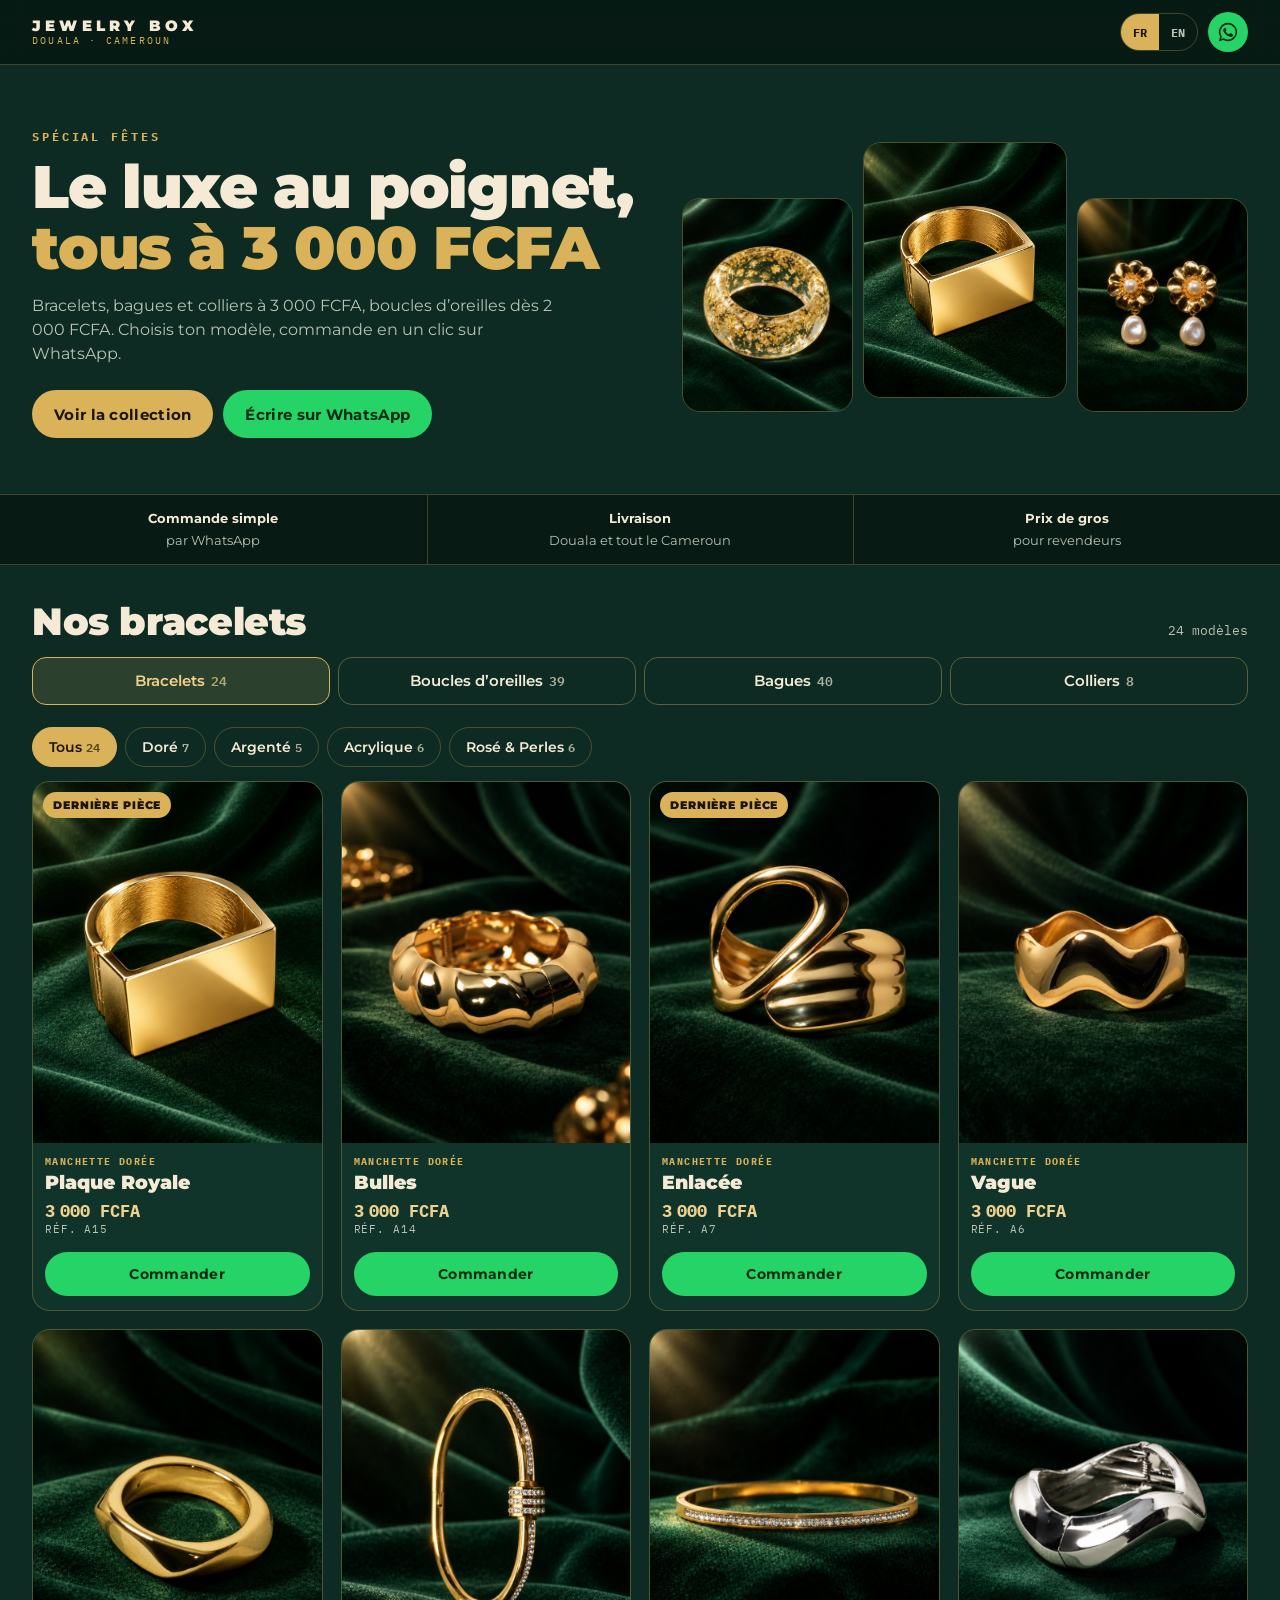
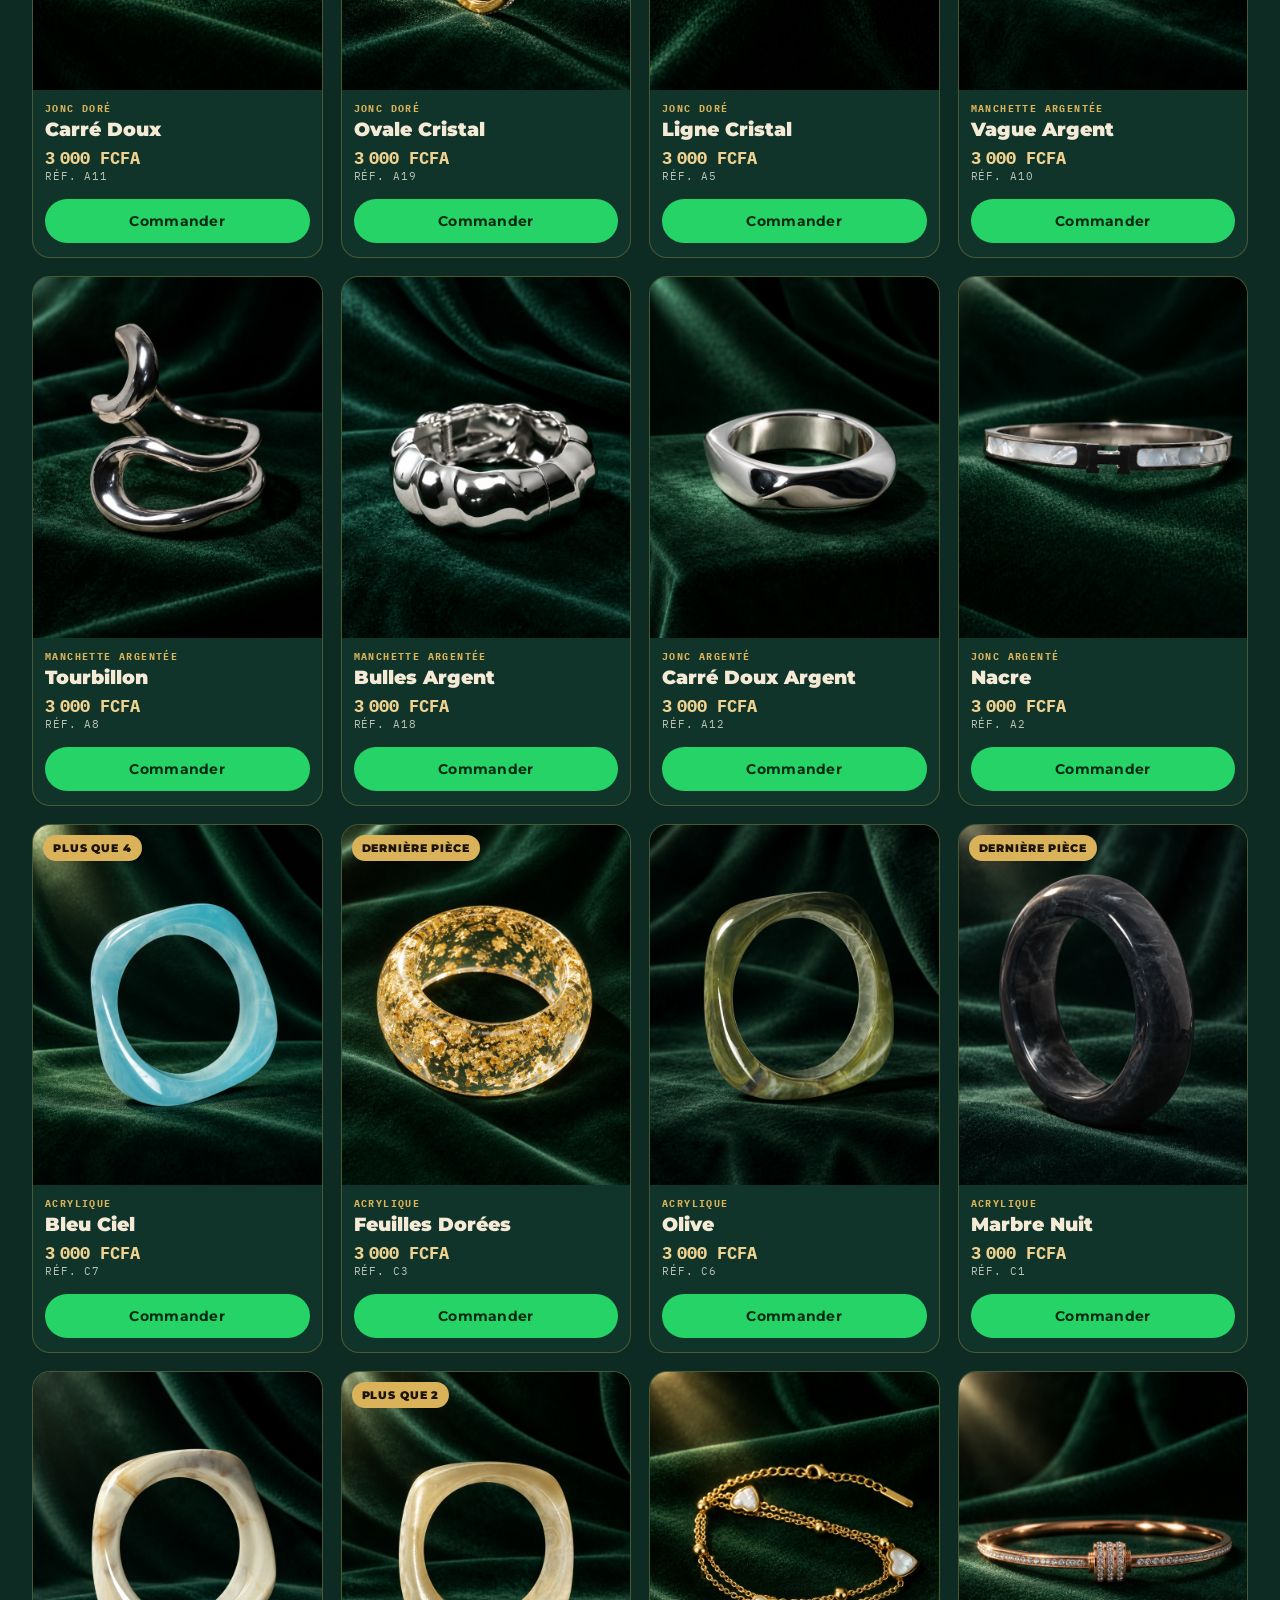
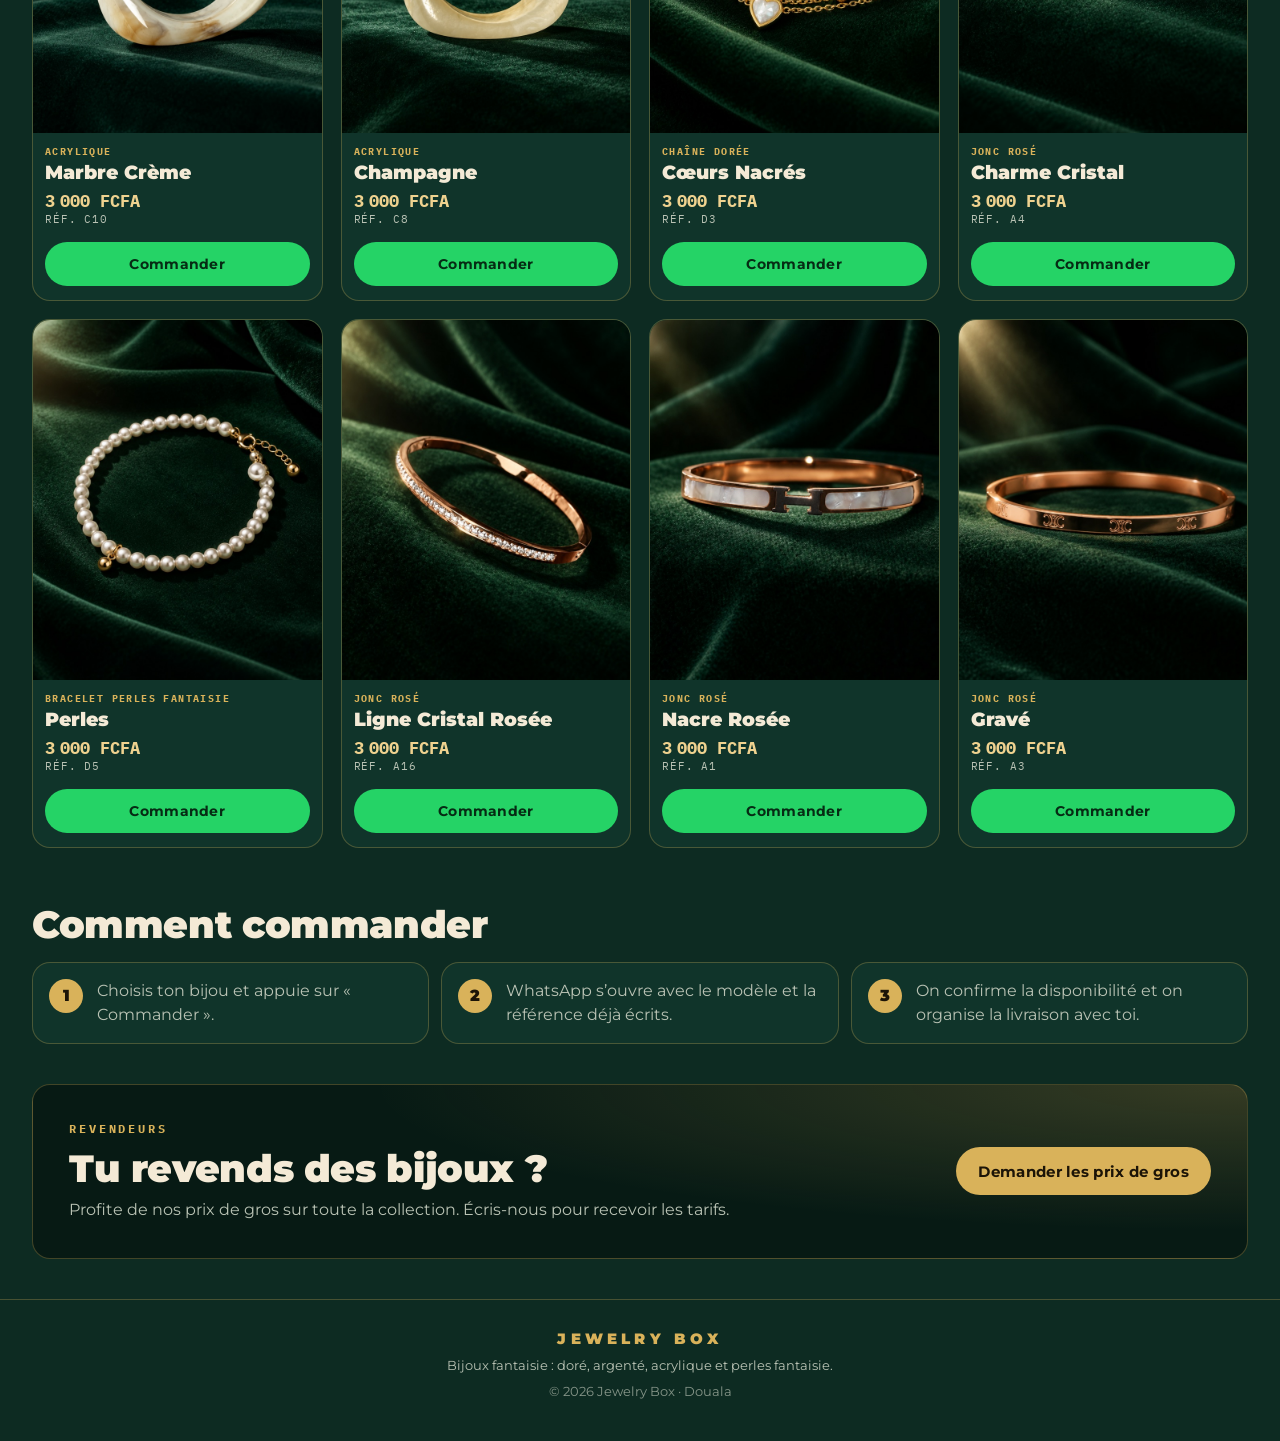
==== commit bdbf605c: "Add 8 necklaces at 3 000 FCFA with a Necklaces tab Co-Authored-By: Claude Opus 5.5 <noreply@anthropi" ====
--- a/index.html
+++ b/index.html
@@ -3,8 +3,8 @@
   <head>
     <meta charset="UTF-8" />
     <meta name="viewport" content="width=device-width, initial-scale=1" />
-    <title>Jewelry Box — Bracelets, bagues et boucles d’oreilles à Douala</title>
-    <meta name="description" content="Bracelets et bagues à 3 000 FCFA, boucles d’oreilles dès 2 000 FCFA. Commande sur WhatsApp, livraison à Douala et partout au Cameroun." />
+    <title>Jewelry Box — Bracelets, bagues, colliers et boucles d’oreilles à Douala</title>
+    <meta name="description" content="Bracelets, bagues et colliers à 3 000 FCFA, boucles d’oreilles dès 2 000 FCFA. Commande sur WhatsApp, livraison à Douala et partout au Cameroun." />
     <meta property="og:title" content="Jewelry Box — Bracelets et boucles d’oreilles" />
     <meta property="og:description" content="Commande sur WhatsApp. Livraison à Douala et partout au Cameroun." />
     <meta property="og:image" content="images/A15.jpg" />
@@ -40,7 +40,7 @@
             <span data-i18n="heroLine1">Le luxe au poignet,</span>
             <span class="gold" data-i18n="heroLine2">tous à 3 000 FCFA</span>
           </h1>
-          <p class="hero-sub" data-i18n="heroSub">Bracelets et bagues à 3 000 FCFA, boucles d’oreilles dès 2 000 FCFA. Choisis ton modèle, commande en un clic sur WhatsApp.</p>
+          <p class="hero-sub" data-i18n="heroSub">Bracelets, bagues et colliers à 3 000 FCFA, boucles d’oreilles dès 2 000 FCFA. Choisis ton modèle, commande en un clic sur WhatsApp.</p>
           <div class="hero-ctas">
             <a class="btn btn-gold" href="#catalogue" data-i18n="heroCta">Voir la collection</a>
             <a class="btn btn-wa" id="hero-wa" target="_blank" rel="noopener" data-i18n="heroWa">Écrire sur WhatsApp</a>
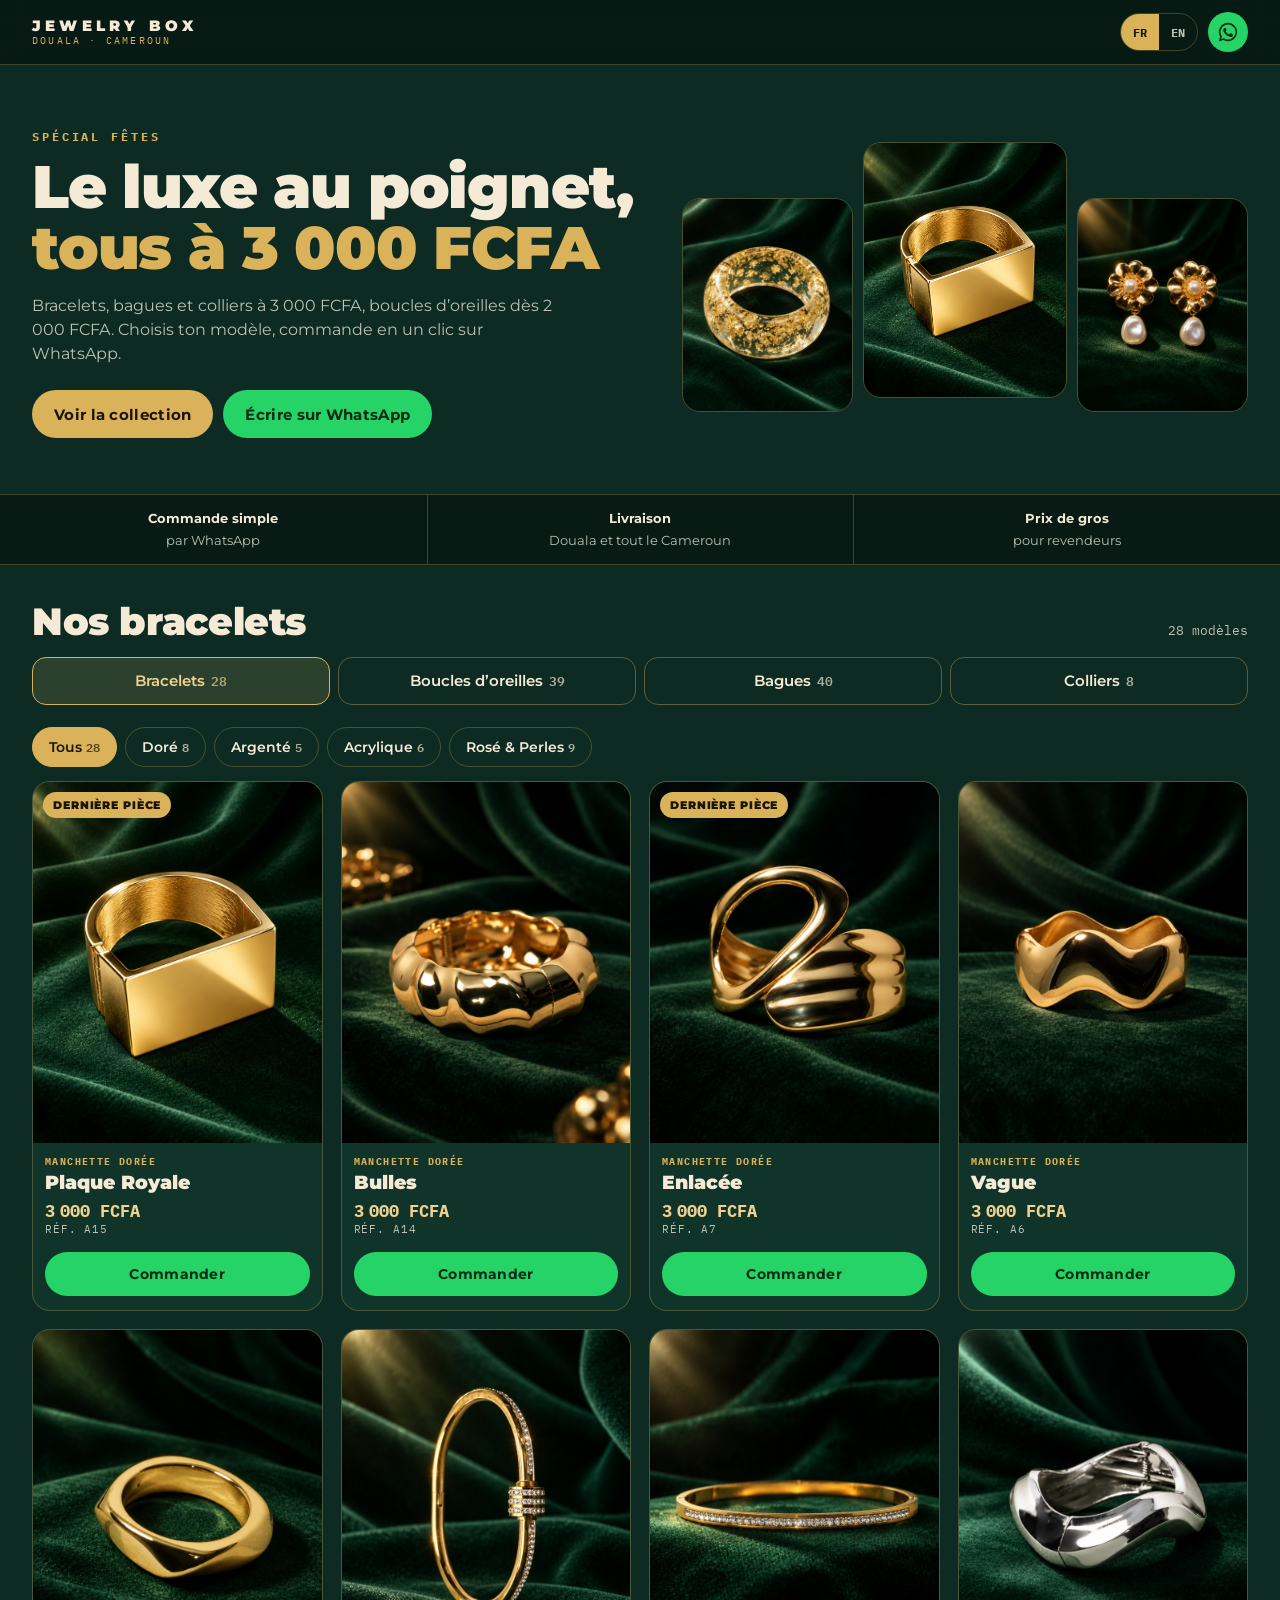
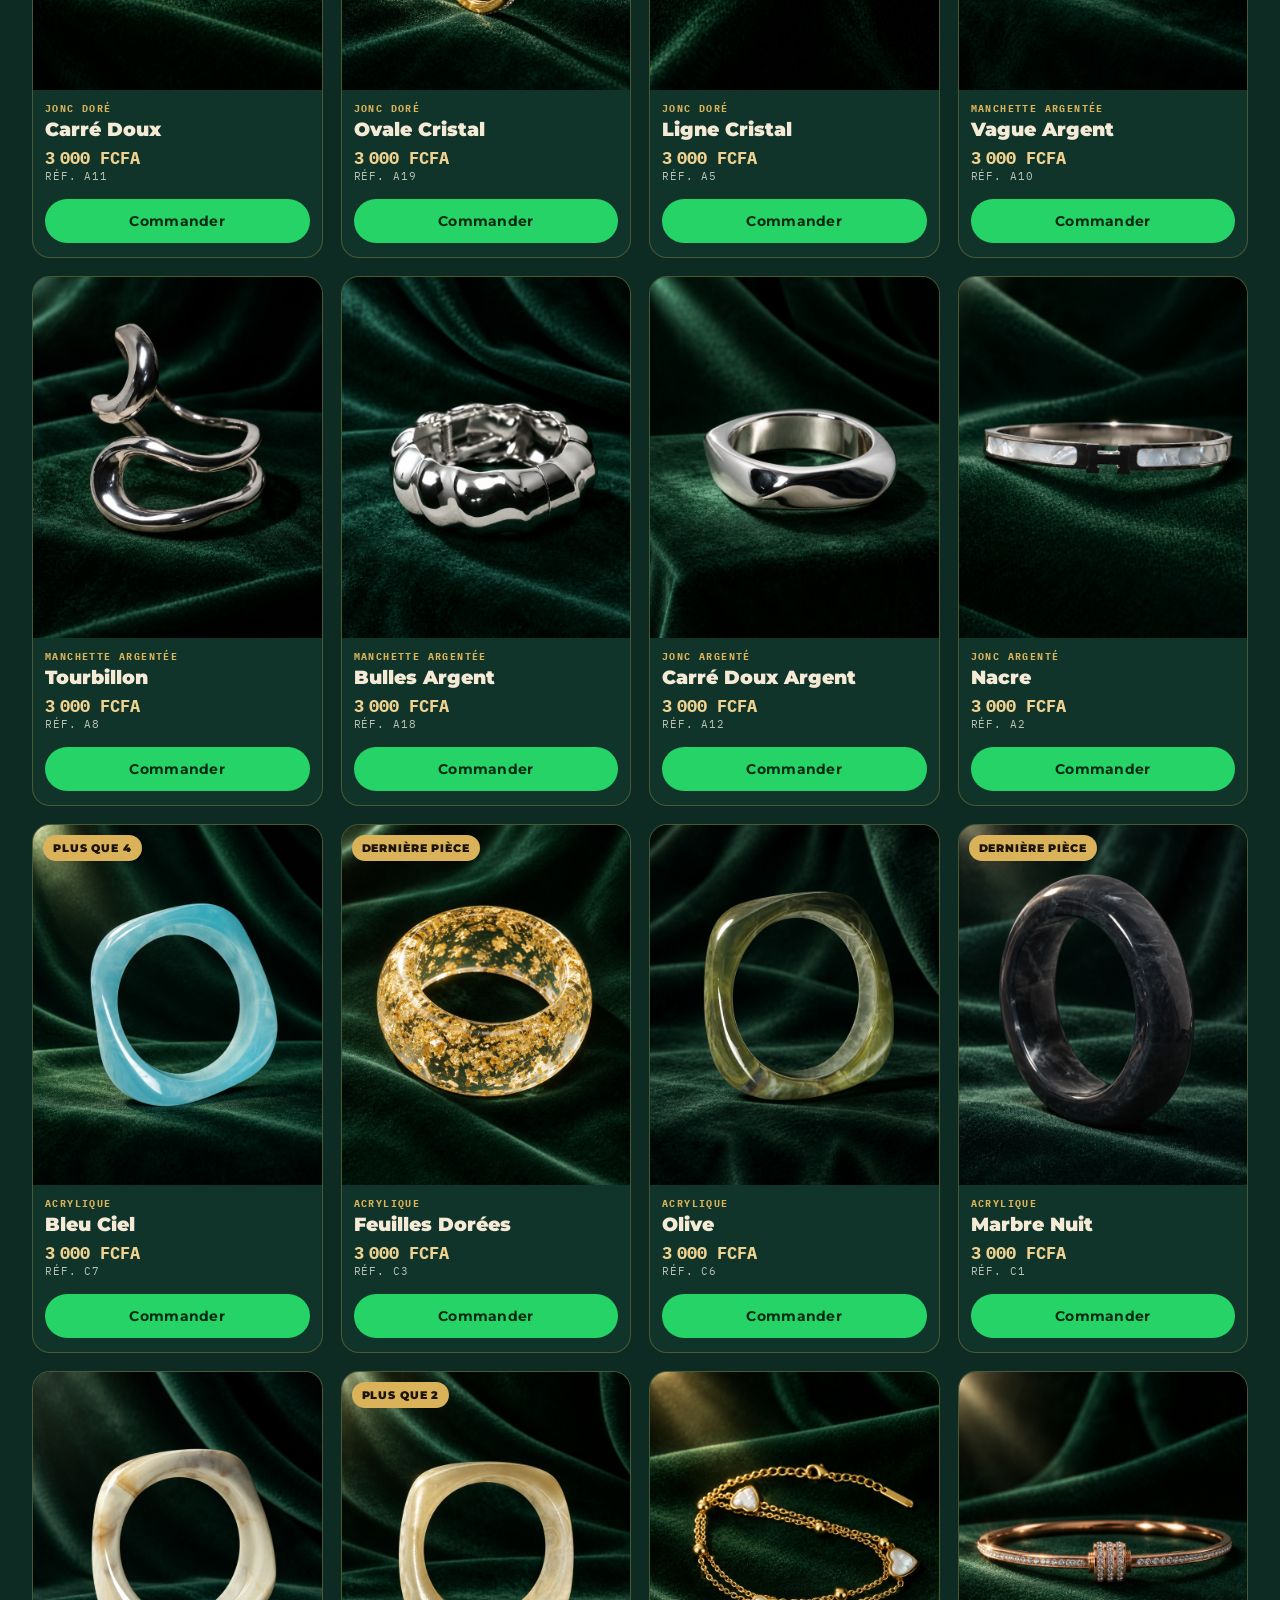
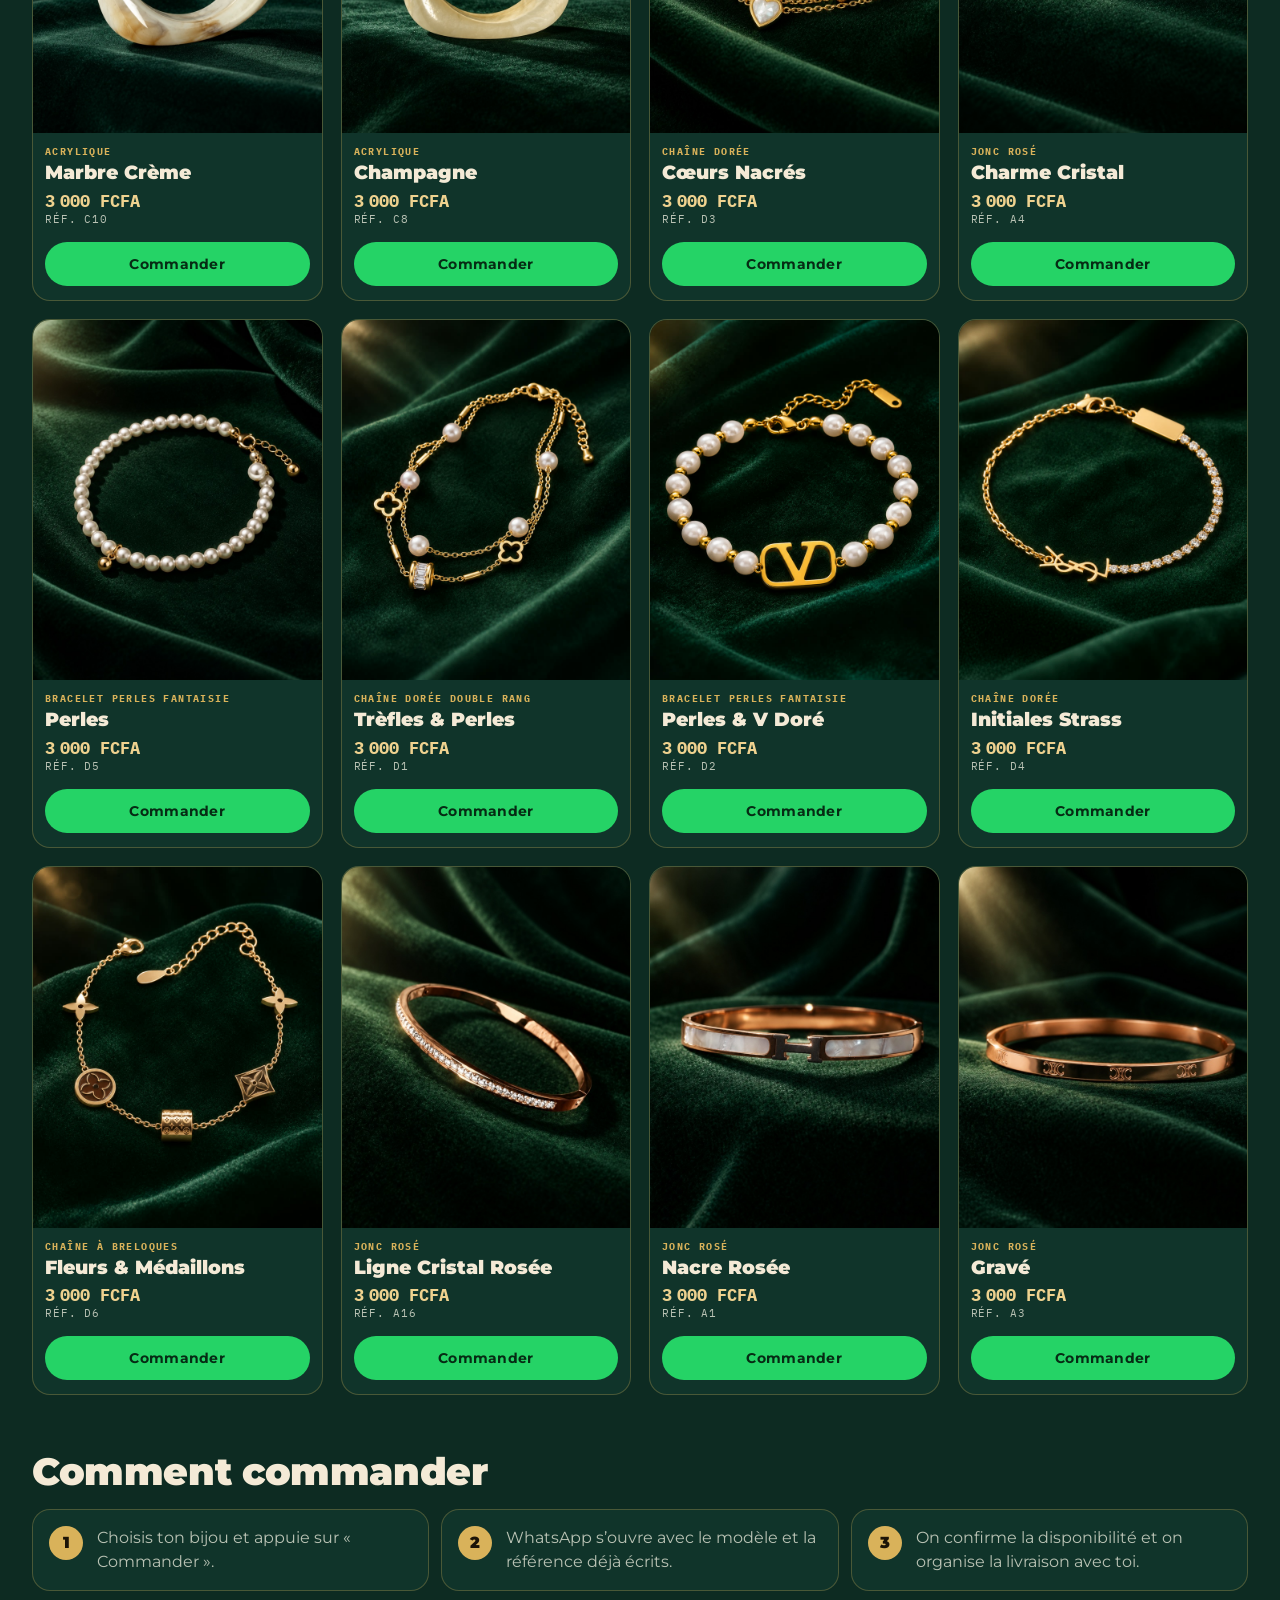
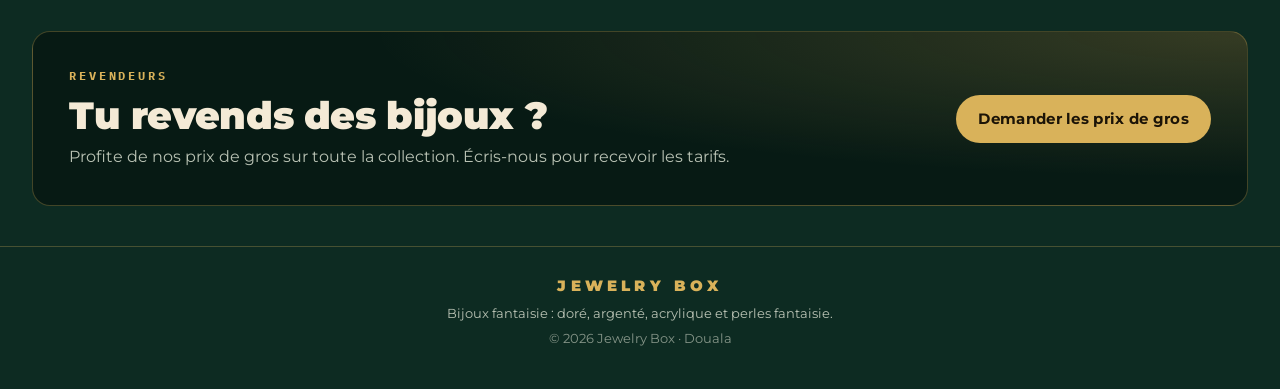
==== commit eb8cb841: "Add version tags so browsers load new prices" ====
--- a/index.html
+++ b/index.html
@@ -12,7 +12,7 @@
     <link rel="preconnect" href="https://fonts.googleapis.com" />
     <link rel="preconnect" href="https://fonts.gstatic.com" crossorigin />
     <link href="https://fonts.googleapis.com/css2?family=IBM+Plex+Mono:wght@400;700&family=Montserrat:wght@400;600;900&display=swap" rel="stylesheet" />
-    <link rel="stylesheet" href="styles.css" />
+    <link rel="stylesheet" href="styles.css?v=202611181931" />
   </head>
   <body>
     <header class="topbar">
@@ -110,7 +110,7 @@
       </div>
     </dialog>
 
-    <script src="products.js"></script>
-    <script src="app.js"></script>
+    <script src="products.js?v=202611181931"></script>
+    <script src="app.js?v=202611181931"></script>
   </body>
 </html>
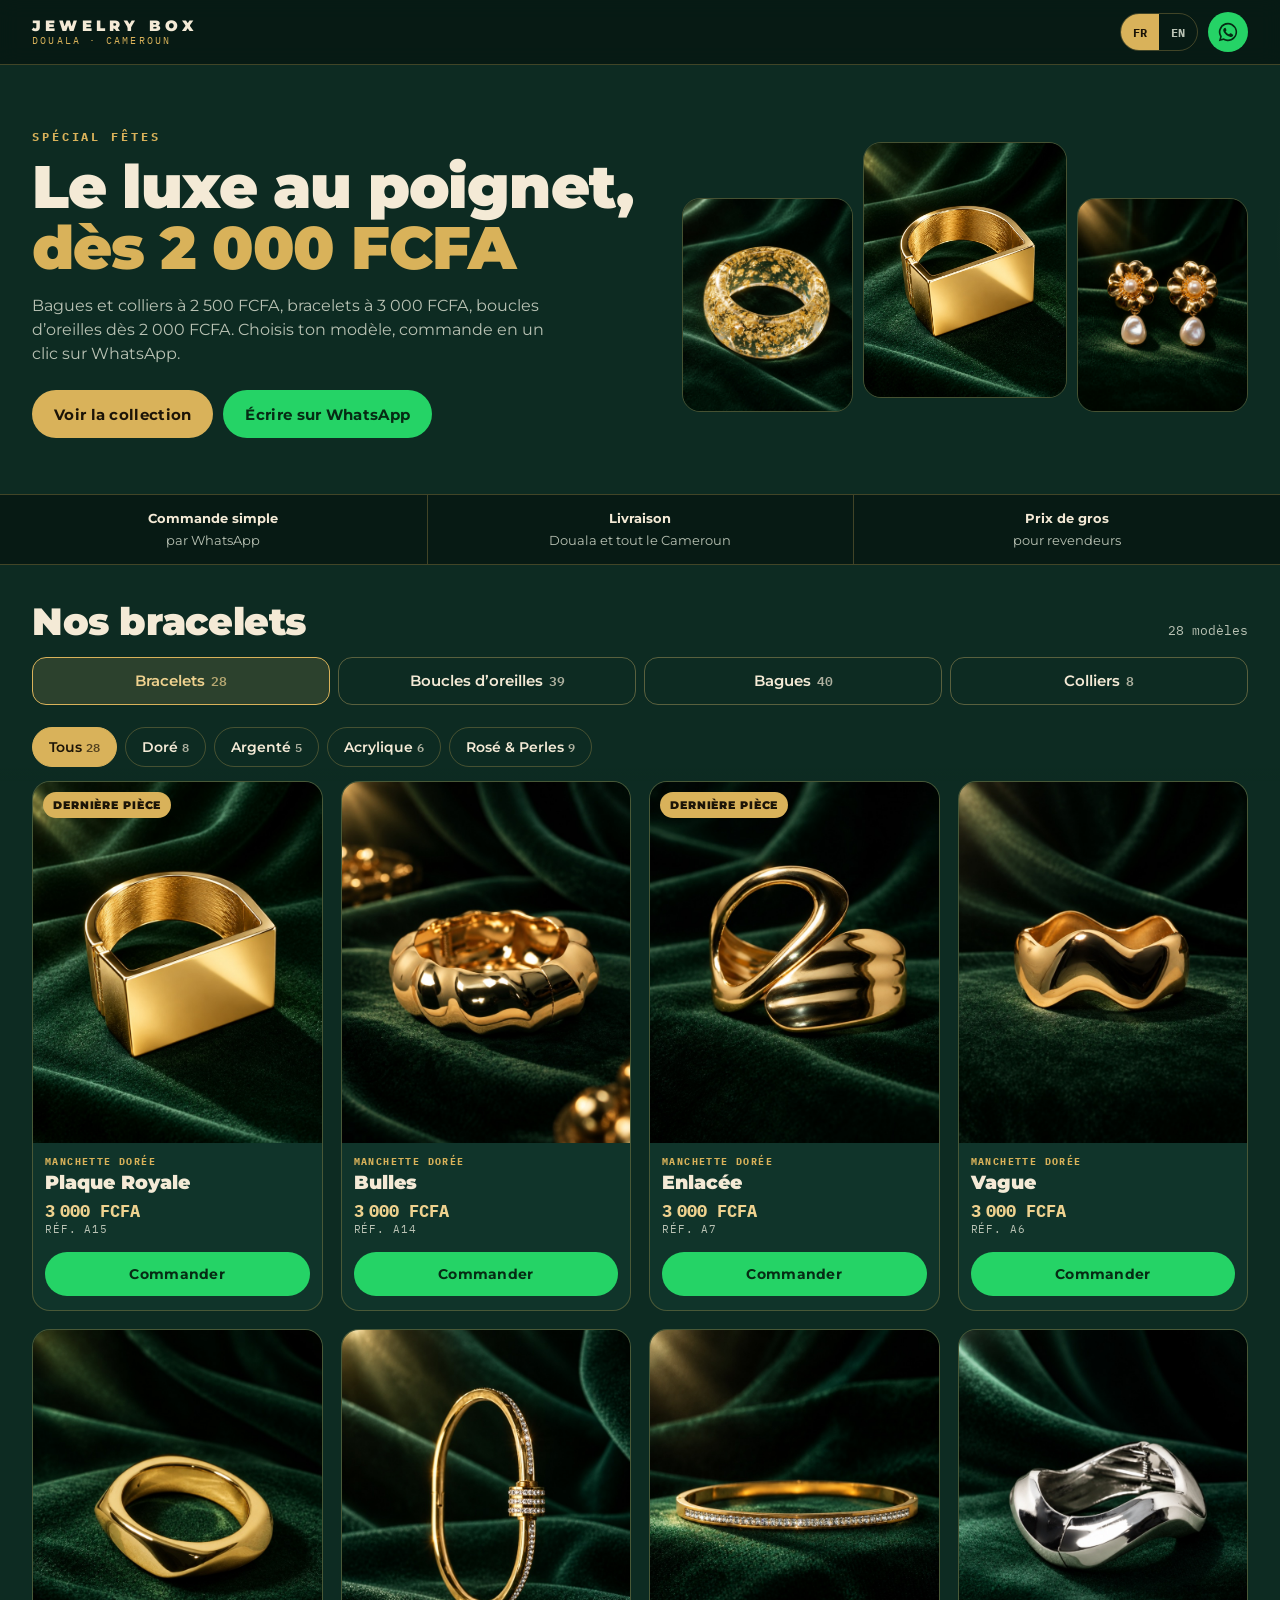
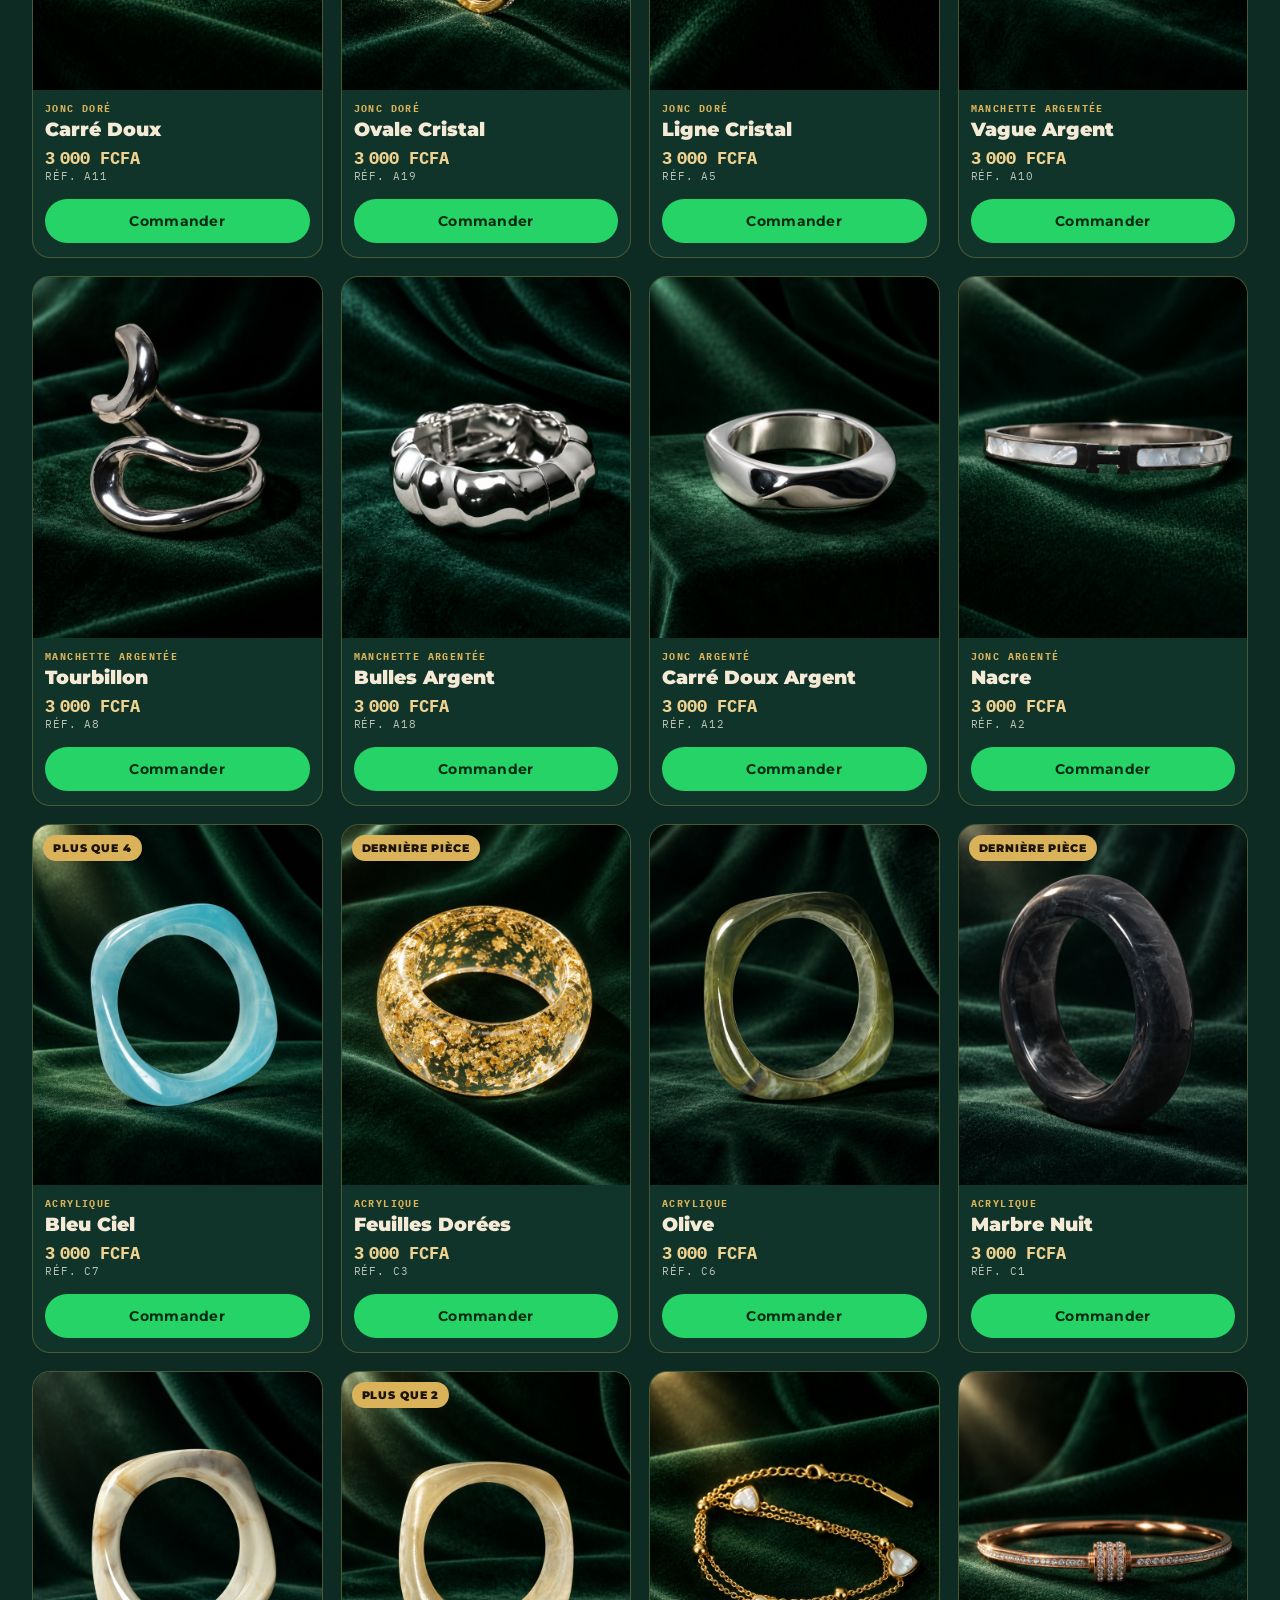
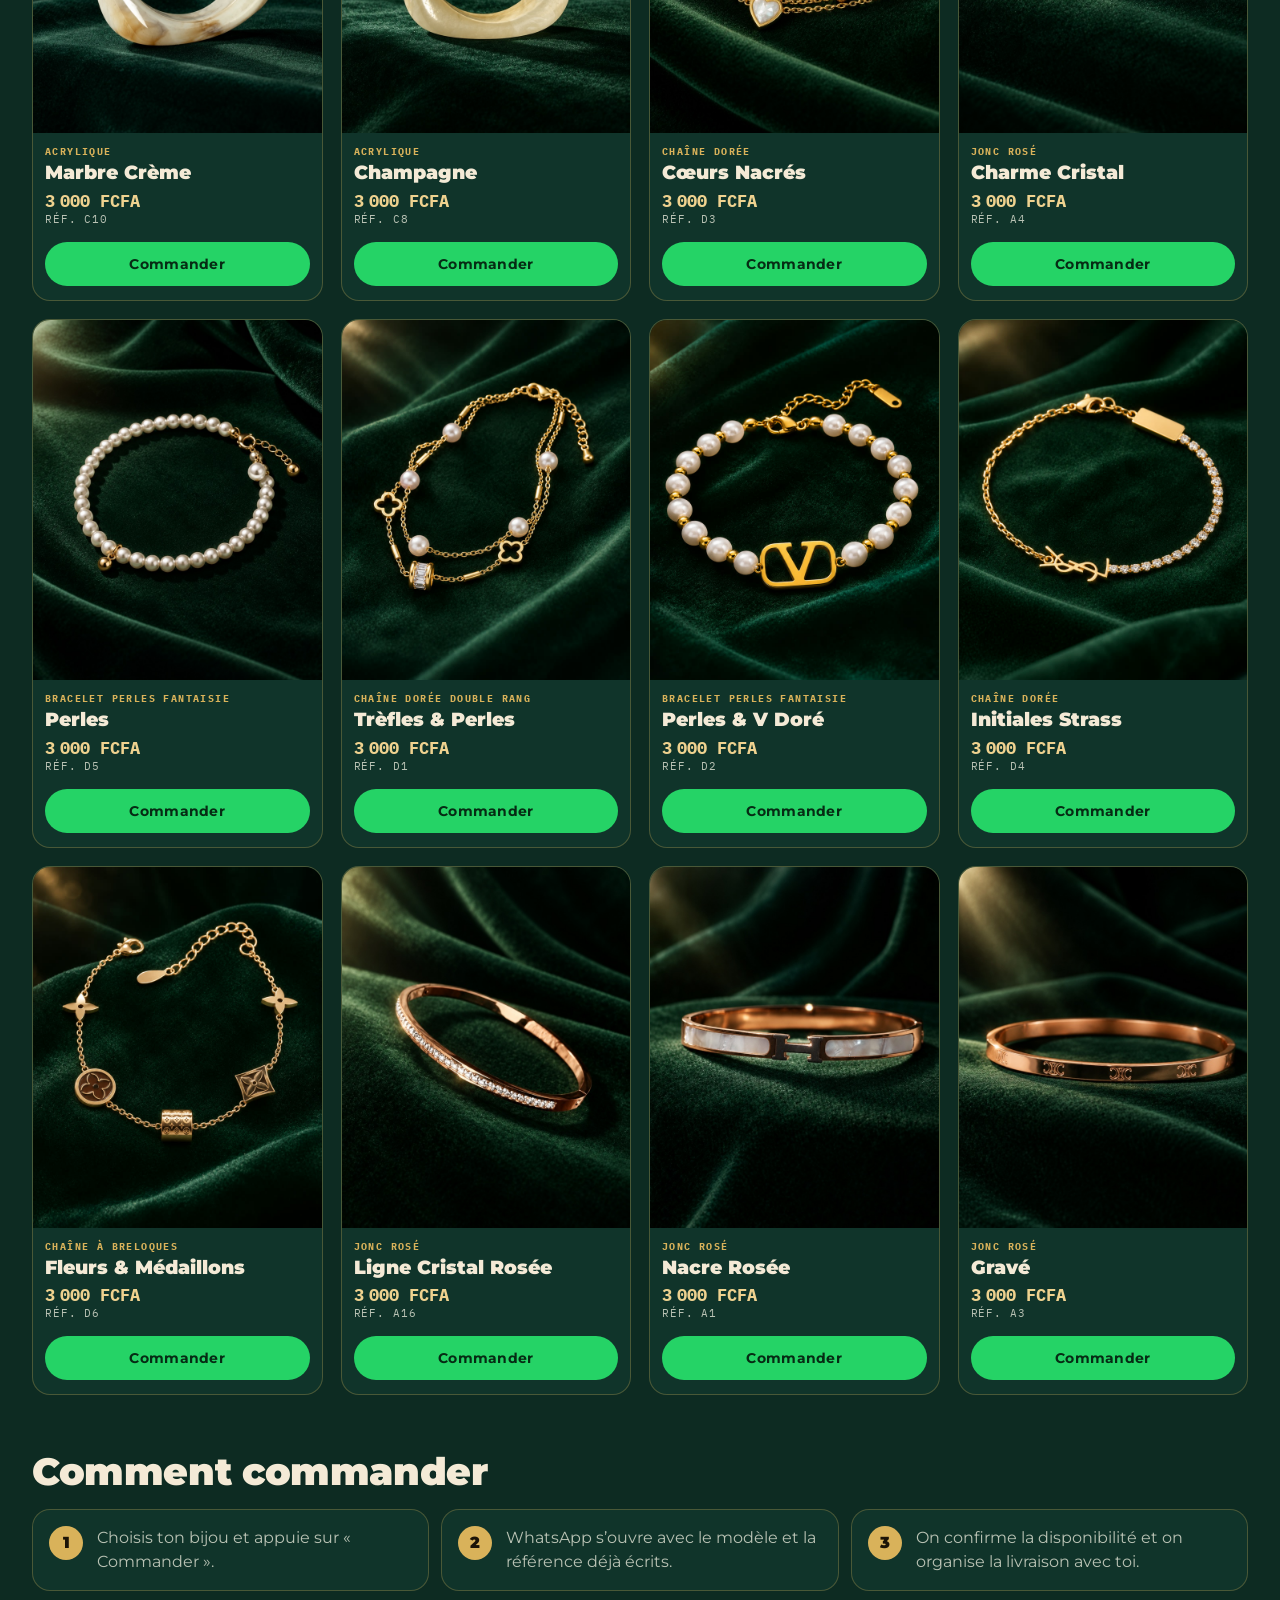
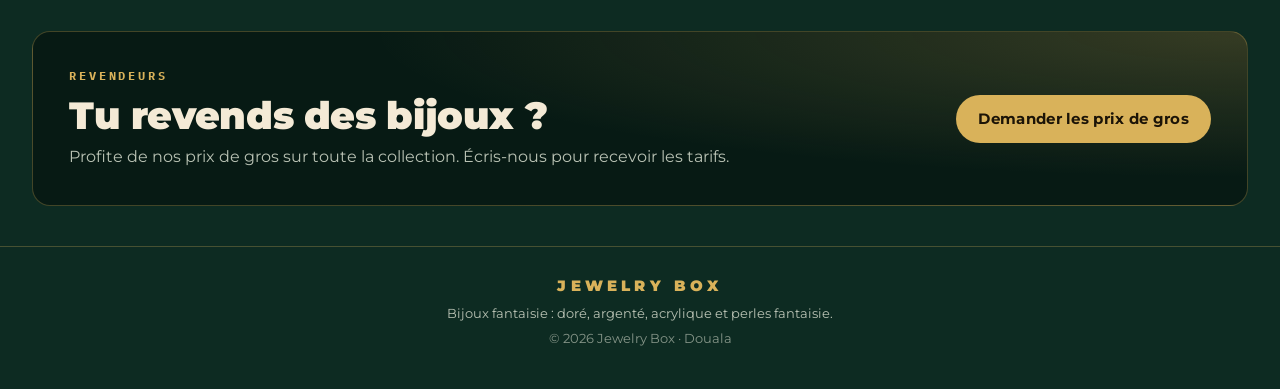
==== commit 6682d73d: "Rings at 2 500 FCFA, update headline prices (index.html)" ====
--- a/index.html
+++ b/index.html
@@ -4,7 +4,7 @@
     <meta charset="UTF-8" />
     <meta name="viewport" content="width=device-width, initial-scale=1" />
     <title>Jewelry Box — Bracelets, bagues, colliers et boucles d’oreilles à Douala</title>
-    <meta name="description" content="Bracelets, bagues et colliers à 3 000 FCFA, boucles d’oreilles dès 2 000 FCFA. Commande sur WhatsApp, livraison à Douala et partout au Cameroun." />
+    <meta name="description" content="Bagues et colliers à 2 500 FCFA, bracelets à 3 000 FCFA, boucles d’oreilles dès 2 000 FCFA. Commande sur WhatsApp, livraison à Douala et partout au Cameroun." />
     <meta property="og:title" content="Jewelry Box — Bracelets et boucles d’oreilles" />
     <meta property="og:description" content="Commande sur WhatsApp. Livraison à Douala et partout au Cameroun." />
     <meta property="og:image" content="images/A15.jpg" />
@@ -12,7 +12,7 @@
     <link rel="preconnect" href="https://fonts.googleapis.com" />
     <link rel="preconnect" href="https://fonts.gstatic.com" crossorigin />
     <link href="https://fonts.googleapis.com/css2?family=IBM+Plex+Mono:wght@400;700&family=Montserrat:wght@400;600;900&display=swap" rel="stylesheet" />
-    <link rel="stylesheet" href="styles.css?v=202611181931" />
+    <link rel="stylesheet" href="styles.css?v=202611181934" />
   </head>
   <body>
     <header class="topbar">
@@ -38,9 +38,9 @@
           <p class="eyebrow" data-i18n="heroEyebrow">SPÉCIAL FÊTES</p>
           <h1>
             <span data-i18n="heroLine1">Le luxe au poignet,</span>
-            <span class="gold" data-i18n="heroLine2">tous à 3 000 FCFA</span>
+            <span class="gold" data-i18n="heroLine2">dès 2 000 FCFA</span>
           </h1>
-          <p class="hero-sub" data-i18n="heroSub">Bracelets, bagues et colliers à 3 000 FCFA, boucles d’oreilles dès 2 000 FCFA. Choisis ton modèle, commande en un clic sur WhatsApp.</p>
+          <p class="hero-sub" data-i18n="heroSub">Bagues et colliers à 2 500 FCFA, bracelets à 3 000 FCFA, boucles d’oreilles dès 2 000 FCFA. Choisis ton modèle, commande en un clic sur WhatsApp.</p>
           <div class="hero-ctas">
             <a class="btn btn-gold" href="#catalogue" data-i18n="heroCta">Voir la collection</a>
             <a class="btn btn-wa" id="hero-wa" target="_blank" rel="noopener" data-i18n="heroWa">Écrire sur WhatsApp</a>
@@ -110,7 +110,7 @@
       </div>
     </dialog>
 
-    <script src="products.js?v=202611181931"></script>
-    <script src="app.js?v=202611181931"></script>
+    <script src="products.js?v=202611181934"></script>
+    <script src="app.js?v=202611181934"></script>
   </body>
 </html>
